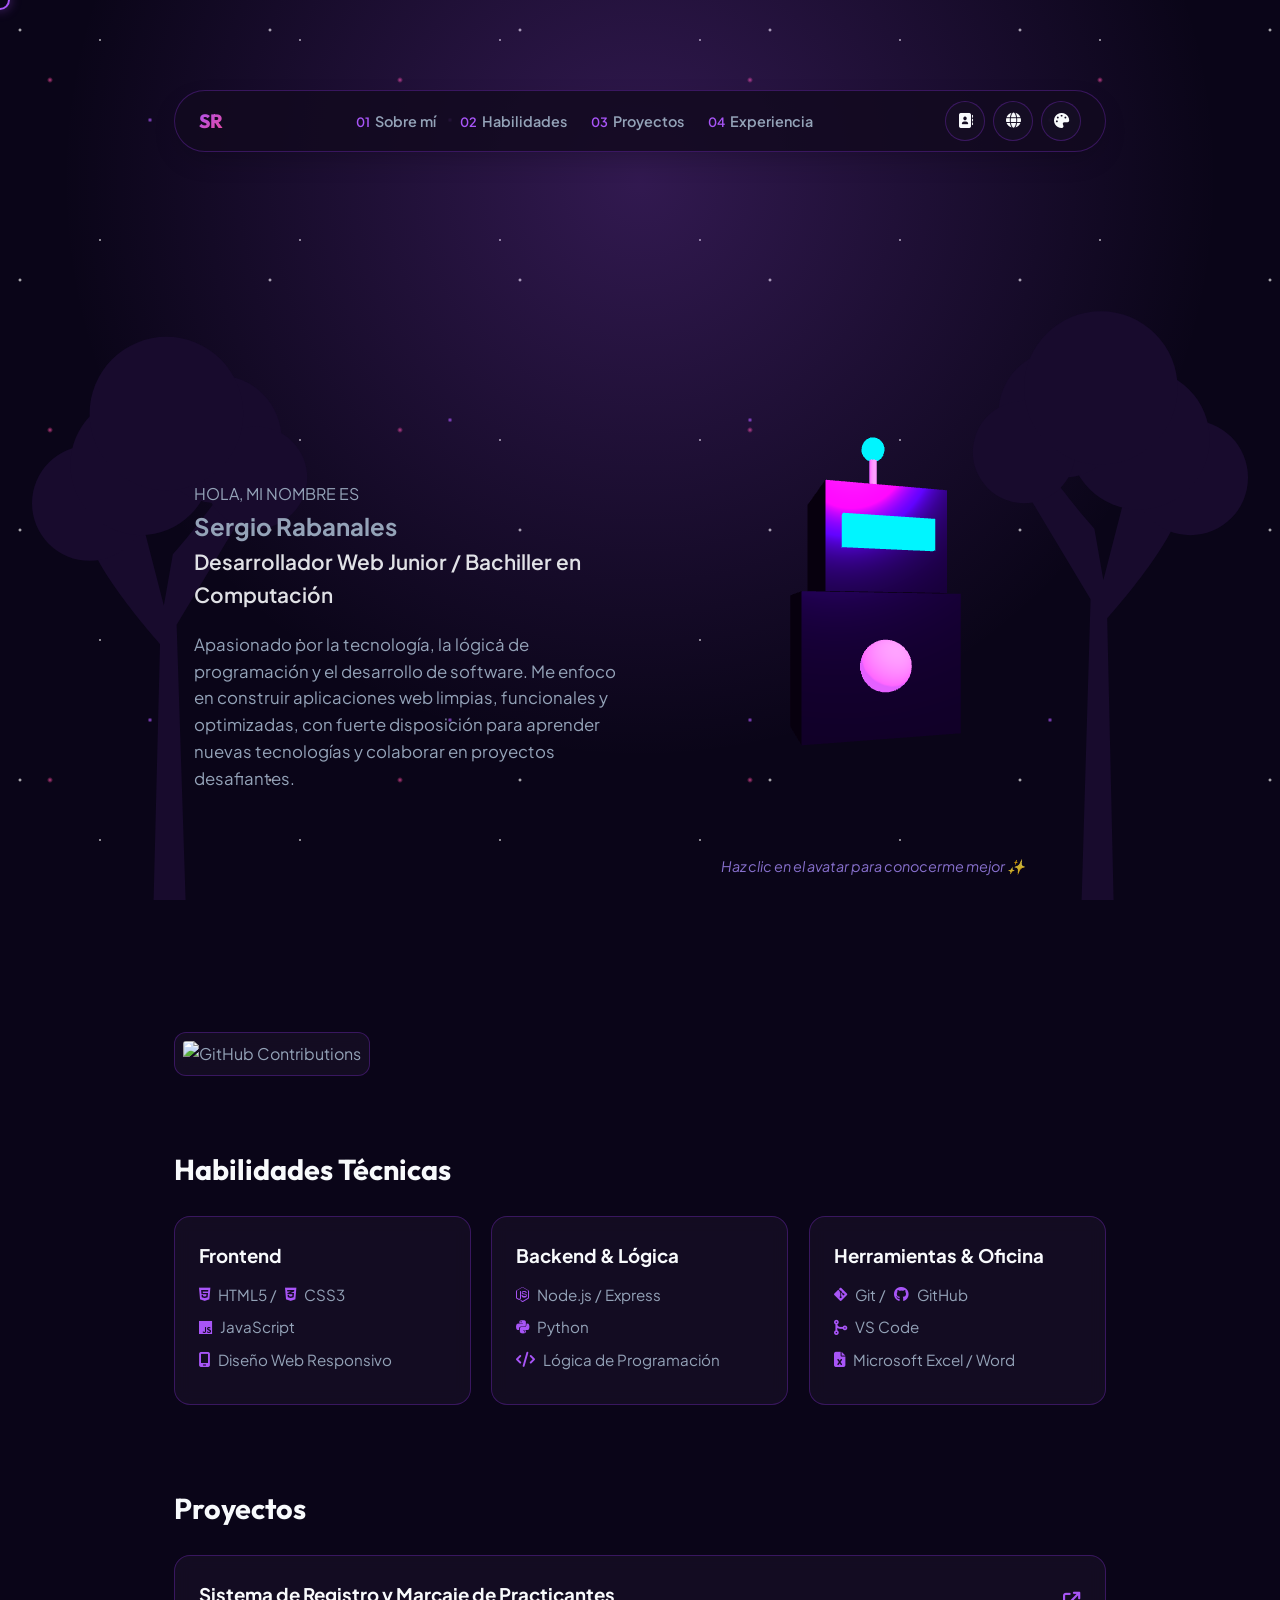
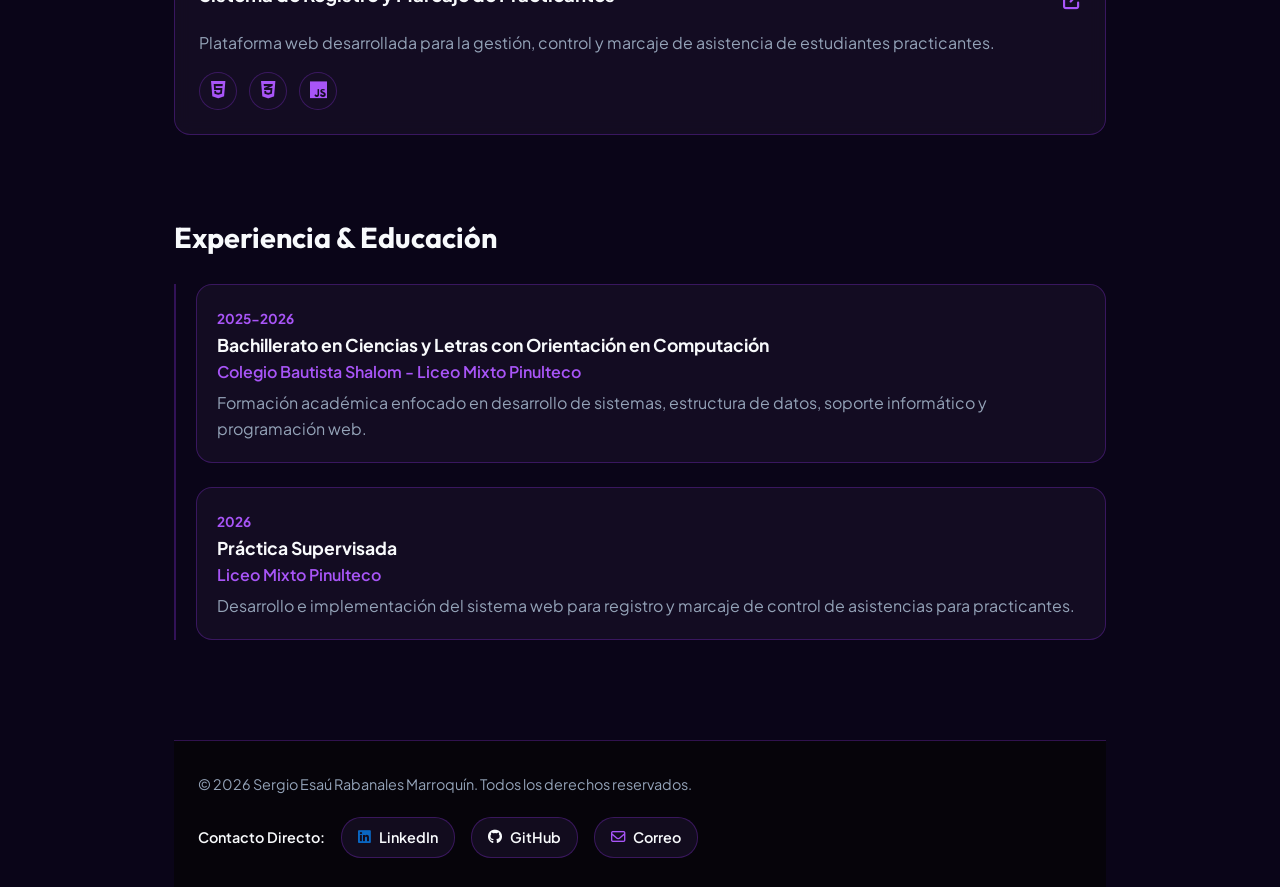
==== template.html @ dcb1e397 "Rename index.html to template.html" ====
<!DOCTYPE html>
<html lang="es">
<head>
    <meta charset="UTF-8">  
    <meta name="viewport" content="width=device-width, initial-scale=1.0">
    <title>Sergio Rabanales | Portafolio</title>
    <link rel="icon" type="image/png" href="foto-perfil.png">
    
    <!-- FontAwesome -->
    <link rel="stylesheet" href="https://cdnjs.cloudflare.com/ajax/libs/font-awesome/6.4.0/css/all.min.css" integrity="sha512-iecdLmaskl7CVkqkXNQ/ZH/XLlvWZOJyj7Yy7tcenmpD1ypASozpmT/E0iPtmFIB46ZmdtAc9eNBvH0H/ZpiBw==" crossorigin="anonymous" referrerpolicy="no-referrer" />
    <link rel="stylesheet" href="style.css">

    <!-- Librería Three.js Local (Evita bloqueos de seguridad) -->
    <script src="three.min.js"></script>
    <script src="avatar.js"></script>
</head>
<body class="theme-purple">

    <!-- CURSOR PERSONALIZADO -->
    <div class="custom-cursor" id="customCursor"></div>
    <div class="cursor-follower" id="cursorFollower"></div>

    <div class="container">
        <!-- NAVEGACIÓN Y SELECTOR DE TEMAS -->
        <nav>
            <div class="container nav-layout">
                <a href="#" class="logo">
                    <span>SR</span>
                </a>
                
                <!-- MENÚ DE NAVEGACIÓN -->
                <ul class="nav-links">
                    <li><a href="#sobre-mi"><span class="num">01</span> <span data-i18n="nav1">Sobre mí</span></a></li>
                    <li><a href="#habilidades"><span class="num">02</span> <span data-i18n="nav2">Habilidades</span></a></li>
                    <li><a href="#proyectos"><span class="num">03</span> <span data-i18n="nav3">Proyectos</span></a></li>
                    <li><a href="#experiencia"><span class="num">04</span> <span data-i18n="nav4">Experiencia</span></a></li>
                </ul>

                <!-- SELECTOR DE CONTACTOS, IDIOMAS Y TEMAS -->
                <div class="nav-controls">
                    
                    <!-- SELECTOR DESPLEGABLE DE CONTACTOS -->
                    <div class="contact-picker-wrapper">
                        <button class="contact-toggle-btn" id="contactToggleBtn" aria-label="Contactos">
                            <i class="fa-solid fa-address-book"></i>
                        </button>
                        <div class="contact-dropdown" id="contactDropdown">
                            <span class="contact-title" data-i18n="contactTitle">Contacto Directo:</span>
                            <div class="contact-options">
                                <a href="https://www.linkedin.com/in/sergio-rabanales-a43459435/" target="_blank" rel="noopener noreferrer" class="contact-card linkedin">
                                    <span><i class="fa-brands fa-linkedin"></i> LinkedIn</span>
                                    <i class="fa-solid fa-arrow-up-right-from-square"></i>
                                </a>
                                <a href="https://github.com/rabanalessergio63-cmd" target="_blank" rel="noopener noreferrer" class="contact-card github">
                                    <span><i class="fa-brands fa-github"></i> GitHub</span>
                                    <i class="fa-solid fa-arrow-up-right-from-square"></i>
                                </a>
                                <a href="mailto:rabanalessergio63@gmail.com" class="contact-card email">
                                    <span><i class="fa-regular fa-envelope"></i> <span data-i18n="emailText">Correo</span></span>
                                    <i class="fa-solid fa-arrow-up-right-from-square"></i>
                                </a>
                            </div>
                        </div>
                    </div>

                    <!-- SELECTOR DE IDIOMAS -->
                    <div class="lang-picker-wrapper">
                        <button class="lang-toggle-btn" id="langBtn" aria-label="Cambiar idioma">
                            <i class="fa-solid fa-globe"></i>
                        </button>
                        <div class="lang-dropdown" id="langDropdown">
                            <span class="lang-title" data-i18n="langTitle">IDIOMA / LANGUAGE</span>
                            <div class="lang-options">
                                <button class="lang-card active" data-lang="es">
                                    <span>Español</span>
                                    <span class="flag">🇪🇸</span>
                                </button>
                                <button class="lang-card" data-lang="en">
                                    <span>English</span>
                                    <span class="flag">🇺🇸</span>
                                </button>
                                <button class="lang-card" data-lang="fr">
                                    <span>Français</span>
                                    <span class="flag">🇫🇷</span>
                                </button>
                                <button class="lang-card" data-lang="de">
                                    <span>Deutsch</span>
                                    <span class="flag">DE</span>
                                </button>
                            </div>
                        </div>
                    </div>

                    <!-- SELECTOR DE TEMAS -->
                    <div class="theme-picker-wrapper">
                        <button class="theme-toggle-btn" id="themeBtn" aria-label="Cambiar tema">
                            <i class="fa-solid fa-palette"></i>
                        </button>
                        <div class="theme-dropdown" id="themeDropdown">
                            <span class="theme-title" data-i18n="themeTitle">SELECCIONAR TEMA</span>
                            <div class="theme-options">
                                <button type="button" data-theme="light" class="theme-card light-preview">
                                    <span class="theme-label" data-i18n="themeLight">Claro</span>
                                    <div class="dots"><span class="d1"></span><span class="d2"></span><span class="d3"></span></div>
                                </button>
                                <button type="button" data-theme="purple" class="theme-card purple-preview active">
                                    <span class="theme-label" data-i18n="themePurple">Oscuro Morado</span>
                                    <div class="dots"><span class="d1"></span><span class="d2"></span><span class="d3"></span></div>
                                </button>
                                <button type="button" data-theme="blue" class="theme-card blue-preview">
                                    <span class="theme-label" data-i18n="themeBlue">Azul Pro</span>
                                    <div class="dots"><span class="d1"></span><span class="d2"></span><span class="d3"></span></div>
                                </button>
                            </div>
                        </div>
                    </div>
                </div>
            </div>
        </nav>

        <main>
            <!-- SECCIÓN HERO (TEXTO + AVATAR 3D) -->
            <section class="hero-section" id="sobre-mi">
                <!-- Columna de Texto -->
                <div class="hero-content">
                    <span class="hero-greeting" data-i18n="heroGreeting">HOLA, MI NOMBRE ES</span>
                    <h1 class="hero-title-main" data-i18n="heroTitleMain">Sergio Rabanales</h1>
                    <h2 class="hero-subtitle" data-i18n="heroSubtitle">Desarrollador Web Junior / Bachiller en Computación</h2>
                    <p class="hero-description" data-i18n="heroDesc">
                        Apasionado por la tecnología, la lógica de programación y el desarrollo de software. Me enfoco en construir aplicaciones web limpias, funcionales y optimizadas.
                    </p>
                </div>

                <!-- Columna del Avatar 3D -->
                <div class="hero-avatar-container animate-fade-in reveal">
                    <div class="interactive-avatar-3d" id="avatar3dContainer"></div>
                    <span class="avatar-hint" data-i18n="avatarHint">Haz clic en el avatar para conocerme mejor ✨</span>
                </div>
            </section>

            <!-- Tarjeta flotante de información del Avatar -->
            <div id="avatarInfoCard" class="avatar-info-card">
                <div class="card-content">
                    <button id="closeInfoBtn" class="close-btn">&times;</button>
                    <h3>Sergio Rabanales</h3>
                    <p class="subtitle">Desarrollador Web Junior / Bachiller en Computación</p>
                    <ul class="qualities-list">
                        <li>⚡ Apasionado por la tecnología y la lógica</li>
                        <li>💻 Enfoque en código limpio y optimizado</li>
                        <li>🚀 Facilidad para aprender nuevas herramientas</li>
                        <li>🎯 Proactivo y orientado a resolver problemas</li>
                        <li>💻 Especializado en diseño (front)</li>
                    </ul>
                </div>
            </div>

            <!-- MINIATURA DE CONTRIBUCIONES DE GITHUB -->
            <div class="github-contrib-container" style="text-align: center; margin: 30px 0;">
                <img src="https://ghchart.rshah.org/a855f7/rabanalessergio63-cmd" alt="GitHub Contributions" class="contrib-thumb" id="openContribModal" title="Haz clic para ampliar contribuciones" style="max-width: 100%; cursor: pointer;">
            </div>
            
            <!-- SECCIÓN HABILIDADES -->
            <section id="habilidades" class="section-block reveal">
                <h2 class="section-title" data-i18n="skillsTitle">Habilidades Técnicas</h2>
                <div class="skills-grid">
                    <div class="skill-card hover-animate animate-fade-in reveal">
                        <h3 data-i18n="skillFrontendTitle">Frontend</h3>
                        <ul>
                            <li class="interactive-paragraph"><i class="fa-brands fa-html5"></i> HTML5 / <i class="fa-brands fa-css3-alt"></i> CSS3</li>
                            <li class="interactive-paragraph"><i class="fa-brands fa-js"></i> JavaScript</li>
                            <li class="interactive-paragraph"><i class="fa-solid fa-mobile-screen"></i> <span data-i18n="skillResponsive">Diseño Web Responsivo</span></li>
                        </ul>
                    </div>
                    <div class="skill-card hover-animate animate-fade-in reveal">
                        <h3><span data-i18n="skillBackendTitle">Backend &amp; Lógica</span></h3> 
                        <ul>
                            <li class="interactive-paragraph"><i class="fa-brands fa-node-js"></i> Node.js / Express</li>
                            <li class="interactive-paragraph"><i class="fa-brands fa-python"></i> Python</li>
                            <li class="interactive-paragraph"><i class="fa-solid fa-code"></i> <span data-i18n="skillLogic">Lógica de Programación</span></li>
                        </ul>
                    </div>
                    <div class="skill-card hover-animate animate-fade-in reveal">
                        <h3><span data-i18n="skillToolsTitle">Herramientas &amp; Oficina</span></h3>
                        <ul>
                            <li class="interactive-paragraph"><i class="fa-brands fa-git-alt"></i> Git / <i class="fa-brands fa-github"></i> GitHub</li>
                            <li class="interactive-paragraph"><i class="fa-solid fa-code-merge"></i> VS Code</li>
                            <li class="interactive-paragraph"><i class="fa-solid fa-file-excel"></i> Microsoft Excel / Word</li>
                        </ul>
                    </div>
                </div>
            </section>

            <!-- SECCIÓN PROYECTOS -->
            <section id="proyectos" class="section-block reveal">
                <h2 class="section-title" data-i18n="projectsTitle">Proyectos</h2>
                <div class="projects-grid single-project">
                    <a href="https://andre303q.github.io/rgpracticas/" target="_blank" rel="noopener noreferrer" class="project-card-link animate-fade-in reveal">
                        <div class="project-card hover-animate">
                            <div class="project-header">
                                <h3 data-i18n="proj1Title">Sistema de Registro y Marcaje de Practicantes</h3>
                                <i class="fa-solid fa-arrow-up-right-from-square external-icon"></i>
                            </div>
                            <p class="interactive-paragraph" data-i18n="proj1Desc">
                                Plataforma web desarrollada para la gestión, control y marcaje de asistencia de estudiantes practicantes 
                            </p>
                            <div class="tags">
                                <span class="tag-icon" title="HTML5"><i class="fa-brands fa-html5"></i></span>
                                <span class="tag-icon" title="CSS3"><i class="fa-brands fa-css3-alt"></i></span>
                                <span class="tag-icon" title="JavaScript"><i class="fa-brands fa-js"></i></span>
                            </div>
                        </div>
                    </a>
                </div>
            </section>

            <!-- SECCIÓN EXPERIENCIA Y EDUCACIÓN -->
            <section id="experiencia" class="section-block reveal">
                <h2 class="section-title" data-i18n="expTitle">Experiencia &amp; Educación</h2>
                <div class="timeline">
                    <div class="timeline-item hover-animate animate-fade-in reveal">
                        <span class="date">2025-2026</span>
                        <h3 data-i18n="exp1Title">Bachillerato en Ciencias y Letras con Orientación en Computación</h3>
                        <p class="timeline-school">Colegio Bautista Shalom - Liceo Mixto Pinulteco</p>
                        <p class="interactive-paragraph" data-i18n="exp1Desc">
                            Formación académica enfocado en desarrollo de sistemas, estructura de datos, soporte informático y programación web.
                        </p>
                    </div>
                    
                    <div class="timeline-item hover-animate animate-fade-in reveal">
                        <span class="date">2026</span>
                        <h3 data-i18n="exp2Title">Práctica Supervisada</h3>
                        <p class="timeline-school">Liceo Mixto Pinulteco</p>
                        <p class="interactive-paragraph" data-i18n="exp2Desc">
                            Desarrollo e implementación del sistema web para registro y marcaje de control de asistencias para practicantes.
                        </p>
                    </div>
                </div>
            </section>
        </main>

        <!-- PIE DE PÁGINA Y CONTACTOS -->
        <footer>
            <div class="container footer-content">
                <div class="footer-col">
                    <span class="footer-copy">&copy; 2026 Sergio Esaú Rabanales Marroquín. Todos los derechos reservados.</span>
                </div>
                
                <div class="footer-col footer-contacts">
                    <span class="footer-heading" data-i18n="contactTitle">Contacto Directo:</span>
                    
                    <a href="https://www.linkedin.com/in/sergio-rabanales-a43459435/" target="_blank" rel="noopener noreferrer" class="contact-link linkedin">
                        <i class="fa-brands fa-linkedin"></i> LinkedIn
                    </a>
                    <a href="https://github.com/rabanalessergio63-cmd" target="_blank" rel="noopener noreferrer" class="contact-link github">
                        <i class="fa-brands fa-github"></i> GitHub
                    </a>
                    <a href="mailto:rabanalessergio63@gmail.com" class="contact-link email">
                        <i class="fa-regular fa-envelope"></i> <span data-i18n="emailText">Correo</span>
                    </a>
                </div>
            </div>
        </footer>

        <!-- MODAL DE CONTRIBUCIONES DE GITHUB -->
        <div class="contrib-modal-overlay" id="contribModal">
            <div class="contrib-modal-content">
                <button class="contrib-close-btn" id="closeContribModal" aria-label="Cerrar visor">
                    <i class="fa-solid fa-xmark"></i>
                </button>
                <div class="contrib-expanded-container">
                    <img src="https://ghchart.rshah.org/a855f7/rabanalessergio63-cmd" alt="GitHub Contributions Expanded">
                </div>
            </div>
        </div>

    </div>

    <script src="script.js"></script>
</body>
</html>
---- style.css ----
@import url('https://fonts.googleapis.com/css2?family=Outfit:wght@400;600;700;800&family=Plus+Jakarta+Sans:wght@400;500;600&display=swap');

/* ==========================================================================
   VARIABLES DE TEMA (CLARO, OSCURO MORADO, AZUL PRO)
   ========================================================================== */
/* ==========================================================================
   1. TEMA OSCURO MORADO (CON EFECTO DE NIEVE/ESTRELLAS EN MOVIMIENTO Y ÁRBOLES)
   ========================================================================== */
body.theme-purple {
    --bg-main: #0a0518;  
    --card-bg: rgba(23, 15, 38, 0.75);
    --card-border: rgba(147, 51, 234, 0.3);
    --text-heading: #f8fafc;
    --text-body: #94a3b8;
    --accent: #a855f7;
    --accent-glow: rgba(168, 85, 247, 0.4);
    --accent-gradient: linear-gradient(135deg, #a855f7 0%, #ec4899 100%);
    --nav-bg: rgba(18, 10, 31, 0.85);
    --footer-bg: #06040a;

    position: relative;
    overflow-x: hidden;
    background-color: var(--bg-main);
    
    /* Capa de resplandor morado + 4 capas de nieve de diferentes tamaños */
    background-image: 
        radial-gradient(circle at 50% 20%, rgba(168, 85, 247, 0.25), transparent 60%),
        radial-gradient(2px 2px at 20px 30px, #ffffff, rgba(0,0,0,0)),
        radial-gradient(3px 3px at 50px 80px, rgba(236, 72, 153, 0.8), rgba(0,0,0,0)),
        radial-gradient(1.5px 1.5px at 100px 40px, #ffffff, rgba(0,0,0,0)),
        radial-gradient(2.5px 2.5px at 150px 120px, rgba(168, 85, 247, 0.9), rgba(0,0,0,0));
    
    background-repeat: no-repeat, repeat, repeat, repeat, repeat;
    background-position: center top, 0 0, 0 0, 0 0, 0 0;
    background-size: 100% 100%, 250px 250px, 350px 350px, 200px 200px, 300px 300px;

    /* Animación continua de caída de nieve */
    animation: moveSnow 15s linear infinite;
}

/* Silueta de árboles en los laterales */
body.theme-purple::before {
    content: "";
    position: fixed;
    bottom: 0;
    left: 0;
    width: 100%;
    height: 70vh;
    z-index: -1;
    pointer-events: none;

    background-image: url("data:image/svg+xml,%3Csvg xmlns='http://www.w3.org/2000/svg' viewBox='0 0 1000 700' preserveAspectRatio='xMidYMax slice'%3E%3Cg fill='%23180b2d'%3E%3C!-- Árbol Izquierdo --%3E%3Cpath d='M120,700 L125,500 C125,500 80,450 70,420 C60,390 90,380 110,400 L128,470 L135,430 C135,430 170,390 180,370 C190,350 210,370 195,390 L138,485 L145,700 Z'/%3E%3Ccircle cx='70' cy='390' r='45'/%3E%3Ccircle cx='110' cy='360' r='55'/%3E%3Ccircle cx='170' cy='340' r='50'/%3E%3Ccircle cx='200' cy='370' r='40'/%3E%3Ccircle cx='130' cy='320' r='60'/%3E%3C!-- Árbol Derecho --%3E%3Cpath d='M870,700 L865,480 C865,480 910,430 920,400 C930,370 900,360 880,380 L862,450 L855,410 C855,410 820,370 810,350 C800,330 780,350 795,370 L852,465 L845,700 Z'/%3E%3Ccircle cx='930' cy='370' r='45'/%3E%3Ccircle cx='890' cy='340' r='55'/%3E%3Ccircle cx='830' cy='320' r='50'/%3E%3Ccircle cx='800' cy='350' r='40'/%3E%3Ccircle cx='860' cy='300' r='60'/%3E%3C/g%3E%3C/svg%3E");
    background-repeat: no-repeat;
    background-position: bottom center;
    background-size: 100% 100%;

    transform-origin: bottom center;
    animation: swayTrees 6s ease-in-out infinite alternate;
}

/* Animación de movimiento continuo para la nieve */
@keyframes moveSnow {
    0% {
        background-position: center top, 0 0, 0 0, 0 0, 0 0;
    }
    100% {
        background-position: center top, 250px 500px, -350px 700px, 200px 400px, -300px 600px;
    }
}

/* Animación de balanceo leve para los árboles */
@keyframes swayTrees {
    0% {
        transform: rotate(-1deg);
    }
    100% {
        transform: rotate(1deg);
    }
}

/* 2. TEMA CLARO - SÓLIDO SIN ANIMACIÓN */
body.theme-light {
    --bg-main: #f8fafc;
    --bg-gradient: none;
    --card-bg: #ffffff;
    --card-border: rgba(226, 232, 240, 0.8);
    --text-heading: #0f172a;
    --text-body: #475569;
    --accent: #2563eb;
    --accent-glow: rgba(37, 99, 235, 0.35);
    --accent-gradient: linear-gradient(135deg, #2563eb 0%, #7c3aed 100%);
    --nav-bg: rgba(255, 255, 255, 0.9);
    --footer-bg: #f1f5f9;

    animation: none;
}

/* 3. TEMA AZUL PRO (NIEBLA ATMOSFÉRICA DINÁMICA CON PAISAJE SUBYACENTE) */
body.theme-blue {
    --bg-main: #030712;
    --bg-gradient: 
        /* Capa de niebla dinámica */
        linear-gradient(-45deg, rgba(11, 19, 43, 0.85), rgba(28, 37, 65, 0.8), rgba(30, 58, 138, 0.85), rgba(15, 23, 42, 0.9)),
        /* Silueta de montaña vectorial en tonos azules */
        url("data:image/svg+xml,%3Csvg xmlns='http://www.w3.org/2000/svg' viewBox='0 0 1440 320'%3E%3Cpath fill='%231e293b' fill-opacity='0.4' d='M0,192L48,197.3C96,203,192,213,288,208C384,203,480,181,576,181.3C672,181,768,203,864,208C960,213,1056,203,1152,186.7C1248,171,1344,149,1392,138.7L1440,128L1440,320L1392,320C1344,320,1248,320,1152,320C1056,320,960,320,864,320C768,320,672,320,576,320C480,320,384,320,288,320C192,320,96,320,48,320L0,320Z'%3E%3C/path%3E%3C/svg%3E");
    --card-bg: rgba(15, 23, 42, 0.75);
    --card-border: rgba(56, 189, 248, 0.2);
    --text-heading: #f0f9ff;
    --text-body: #94a3b8;
    --accent: #38bdf8;
    --accent-glow: rgba(56, 189, 248, 0.4);
    --accent-gradient: linear-gradient(135deg, #38bdf8 0%, #3b82f6 100%);
    --nav-bg: rgba(15, 23, 42, 0.85);
    --footer-bg: #020617;

    background-repeat: no-repeat, no-repeat;
    background-position: center center, center bottom;
    background-size: 400% 400%, cover;
    animation: blueFogAnimation 14s ease infinite;
}

@keyframes blueFogAnimation {
    0% {
        background-position: 0% 50%, center bottom;
    }
    50% {
        background-position: 100% 50%, center bottom;
    }
    100% {
        background-position: 0% 50%, center bottom;
    }
}

/* ==========================================================================
   ESTILOS GENERALES
   ========================================================================== */
* {
    box-sizing: border-box;
    margin: 0;
    padding: 0;
}

body {
    background-color: var(--bg-main);
    background-image: var(--bg-gradient);
    background-attachment: fixed;
    color: var(--text-body);
    font-family: 'Plus Jakarta Sans', sans-serif;
    line-height: 1.6;
    transition: background 0.4s ease, color 0.4s ease;
}

.container {
    max-width: 980px;
    margin: 0 auto;
    padding: 0 24px;
}

/* ==========================================================================
   NAVEGACIÓN Y SELECTOR DE TEMAS E IDIOMAS
   ========================================================================== */
nav {
    position: sticky;
    top: 20px;
    z-index: 1000;
    margin-bottom: 40px;
}

.nav-layout {
    display: flex;
    align-items: center;
    justify-content: space-between;
    background: var(--nav-bg);
    backdrop-filter: blur(12px);
    border: 1px solid var(--card-border);
    border-radius: 50px;
    padding: 10px 24px;
    box-shadow: 0 10px 30px -10px rgba(0, 0, 0, 0.3);
}

.logo {
    display: flex;
    align-items: center;
    gap: 8px;
    font-family: 'Outfit', sans-serif;
    font-weight: 800;
    font-size: 1.2rem;
    text-decoration: none;
}

.logo span {
    background: var(--accent-gradient);
    -webkit-background-clip: text;
    -webkit-text-fill-color: transparent;
}

.logo-img {
    width: 24px;        
    height: 24px;         
    border-radius: 50%;    
    object-fit: cover;     
    flex-shrink: 0;        
    border: 1px solid var(--card-border);
}

.nav-links {
    display: flex;
    gap: 24px;
    list-style: none;
}

.nav-links a {
    color: var(--text-body);
    text-decoration: none;
    font-size: 0.9rem;
    font-weight: 600;
    transition: color 0.3s ease;
}

.nav-links a .num {
    color: var(--accent);
    font-size: 0.8rem;
    margin-right: 2px;
}

.nav-links a:hover {
    color: var(--text-heading);
}

.nav-controls {
    display: flex;
    align-items: center;
    gap: 8px;
}

.theme-picker-wrapper,
.lang-picker-wrapper {
    position: relative;
}

.theme-toggle-btn,
.lang-toggle-btn {
    background: var(--card-bg);
    border: 1px solid var(--card-border);
    color: var(--text-heading);
    width: 40px;
    height: 40px;
    border-radius: 50%;
    cursor: pointer;
    display: flex;
    align-items: center;
    justify-content: center;
    font-size: 0.95rem;
    transition: transform 0.3s ease, border-color 0.3s ease;
}

.theme-toggle-btn:hover,
.lang-toggle-btn:hover {
    transform: scale(1.08);
    border-color: var(--accent);
}

.theme-dropdown,
.lang-dropdown {
    position: absolute;
    right: 0;
    top: 50px;
    background: var(--card-bg);
    border: 1px solid var(--card-border);
    backdrop-filter: blur(16px);
    border-radius: 16px;
    padding: 16px;
    display: none;
    box-shadow: 0 20px 40px rgba(0,0,0,0.4);
    z-index: 1001;
}

.theme-dropdown { width: 260px; }
.lang-dropdown { width: 200px; }

.theme-dropdown.show,
.lang-dropdown.show {
    display: block;
}

.theme-title,
.lang-title {
    display: block;
    font-size: 0.75rem;
    font-weight: 700;
    letter-spacing: 1px;
    color: var(--text-body);
    margin-bottom: 12px;
    text-align: center;
    text-transform: uppercase;
}

.theme-options,
.lang-options {
    display: flex;
    flex-direction: column;
    gap: 8px;
}

.theme-card,
.lang-card {
    display: flex;
    align-items: center;
    justify-content: space-between;
    background: rgba(255, 255, 255, 0.03);
    border: 1px solid var(--card-border);
    padding: 10px 14px;
    border-radius: 10px;
    cursor: pointer;
    color: var(--text-heading);
    font-size: 0.9rem;
    font-weight: 600;
    transition: all 0.2s ease;
    width: 100%;
}

.lang-card {
    padding: 8px 12px;
}

.theme-card:hover, .theme-card.active,
.lang-card:hover, .lang-card.active {
    border-color: var(--accent);
    background: rgba(255, 255, 255, 0.08);
}

.dots {
    display: flex;
    gap: 4px;
}

.dots span {
    width: 10px;
    height: 10px;
    border-radius: 50%;
}

.light-preview .d1 { background: #2563eb; }
.light-preview .d2 { background: #7c3aed; }
.light-preview .d3 { background: #f1f5f9; }

.purple-preview .d1 { background: #a855f7; }
.purple-preview .d2 { background: #ec4899; }
.purple-preview .d3 { background: #0b0712; }

.blue-preview .d1 { background: #38bdf8; }
.blue-preview .d2 { background: #3b82f6; }
.blue-preview .d3 { background: #030712; }

/* ==========================================================================
   SECCIÓN SOBRE MÍ
   ========================================================================== */
.hero-section {
    padding: 40px 0 60px 0;
}

.subtitle-tag {
    font-size: 0.85rem;
    font-weight: 700;
    letter-spacing: 1.5px;
    color: var(--accent);
    text-transform: uppercase;
    display: block;
    margin-bottom: 10px;
}

.hero-title {
    font-family: 'Outfit', sans-serif;
    font-size: 3.5rem;
    font-weight: 800;
    color: var(--text-heading);
    line-height: 1.1;
    margin-bottom: 12px;
}

.hero-subtitle {
    font-size: 1.3rem;
    font-weight: 600;
    color: var(--text-heading);
    opacity: 0.9;
    margin-bottom: 20px;
}

.hero-description {
    font-size: 1.05rem;
    max-width: 750px;
    color: var(--text-body);
}

/* ==========================================================================
   BLOQUES, GRILLAS Y SECCIONES
   ========================================================================== */
.section-block {
    padding: 40px 0;
}

.section-title {
    font-family: 'Outfit', sans-serif;
    font-size: 1.8rem;
    color: var(--text-heading);
    margin-bottom: 24px;
}

.skills-grid, .projects-grid {
    display: grid;
    grid-template-columns: repeat(auto-fit, minmax(260px, 1fr));
    gap: 20px;
}

.skill-card, .project-card {
    background: var(--card-bg);
    border: 1px solid var(--card-border);
    border-radius: 16px;
    padding: 24px;
    backdrop-filter: blur(8px);
}

.skill-card h3, .project-card h3 {
    color: var(--text-heading);
    margin-bottom: 12px;
}

.skill-card ul {
    list-style: none;
}

.skill-card li {
    margin-bottom: 8px;
    font-size: 0.95rem;
    display: flex;
    align-items: center;
    gap: 8px;
}

.skill-card li i {
    color: var(--accent);
}

/* ==========================================================================
   PROYECTO ÚNICO Y REDIRECCIÓN
   ========================================================================== */
.single-project {
    grid-template-columns: 1fr !important;
}

.project-card-link {
    text-decoration: none !important;
    color: inherit;
    display: block;
}

.project-header {
    display: flex;
    justify-content: space-between;
    align-items: center;
    margin-bottom: 8px;
}

.external-icon {
    color: var(--accent);
    font-size: 1.1rem;
    transition: transform 0.3s ease;
}

/* ETIQUETAS CON ÍCONOS */
.tags {
    display: flex;
    gap: 12px;
    margin-top: 16px;
}

.tag-icon {
    display: inline-flex;
    align-items: center;
    justify-content: center;
    width: 38px;
    height: 38px;
    border-radius: 50%;
    background: var(--card-bg);
    border: 1px solid var(--card-border);
    color: var(--accent);
    font-size: 1.2rem;
    transition: all 0.3s cubic-bezier(0.34, 1.56, 0.64, 1);
}

.tag-icon:hover {
    transform: scale(1.18) rotate(6deg);
    border-color: var(--accent);
    box-shadow: 0 0 12px var(--card-border);
}

/* ==========================================================================
   TIMELINE (EXPERIENCIA & EDUCACIÓN)
   ========================================================================== */
.timeline {
    border-left: 2px solid var(--card-border);
    padding-left: 20px;
    display: flex;
    flex-direction: column;
    gap: 24px;
}

.timeline-item {
    background: var(--card-bg);
    border: 1px solid var(--card-border);
    border-radius: 16px;
    padding: 20px;
}

.timeline-item .date {
    color: var(--accent);
    font-weight: 700;
    font-size: 0.85rem;
}

.timeline-item h3 {
    color: var(--text-heading);
    font-size: 1.1rem;
}

.timeline-school {
    color: var(--accent);
    font-weight: 600;
    margin-bottom: 6px;
}

/* ==========================================================================
   EFECTO FOCO / ENFOQUE Y ATENUACIÓN GENERAL (HOVER GLOBAL)
   ========================================================================== */
.interactive-paragraph {
    transition: color 0.3s ease, transform 0.3s ease;
}

nav,
.hero-section,
.section-title,
.skill-card, 
.project-card, 
.timeline-item,
footer {
    transition: transform 0.4s cubic-bezier(0.165, 0.84, 0.44, 1),
                opacity 0.4s ease,
                filter 0.4s ease,
                box-shadow 0.4s ease,
                border-color 0.4s ease,
                background 0.4s ease;
    will-change: transform, opacity, filter;
}

body:has(.section-block:hover) nav,
body:has(.section-block:hover) .hero-section,
body:has(.section-block:hover) footer,
.skills-grid:hover .skill-card,
.projects-grid:hover .project-card,
.timeline:hover .timeline-item {
    opacity: 0.25;
    filter: blur(2px) grayscale(40%);
    transform: scale(0.98);
}

.section-block:hover .section-title {
    opacity: 1 !important;
    filter: blur(0) grayscale(0%) !important;
    transform: scale(1) !important;
}

.skills-grid .skill-card:hover,
.projects-grid .project-card:hover,
.timeline .timeline-item:hover {
    opacity: 1 !important;
    filter: blur(0) grayscale(0%) !important;
    transform: scale(1.04) translateY(-6px) !important;
    z-index: 100;
    border-color: var(--accent) !important;
    box-shadow: 0 15px 35px -5px rgba(0, 0, 0, 0.5),
                0 0 30px var(--accent-glow) !important;
}

.skill-card:hover h3, 
.project-card:hover h3, 
.timeline-item:hover h3 {
    color: var(--accent);
}

.hover-animate:hover .interactive-paragraph,
.skill-card:hover p,
.project-card:hover p,
.timeline-item:hover p {
    color: var(--text-heading);
}

.project-card-link:hover .external-icon {
    transform: translate(4px, -4px);
    color: var(--accent);
}

/* ==========================================================================
   PIE DE PÁGINA / CONTACTOS
   ========================================================================== */
footer {
    background: var(--footer-bg);
    border-top: 1px solid var(--card-border);
    padding: 30px 0;
    margin-top: 60px;
    transition: background 0.4s ease;
}

.footer-content {
    display: flex;
    justify-content: space-between;
    align-items: center;
    flex-wrap: wrap;
    gap: 20px;
}

.footer-copy {
    font-size: 0.9rem;
    color: var(--text-body);
}

.footer-contacts {
    display: flex;
    align-items: center;
    gap: 16px;
    flex-wrap: wrap;
}

.footer-heading {
    font-size: 0.9rem;
    font-weight: 600;
    color: var(--text-heading);
}

.contact-link {
    display: inline-flex;
    align-items: center;
    gap: 8px;
    color: var(--text-heading);
    text-decoration: none;
    font-size: 0.9rem;
    font-weight: 600;
    padding: 8px 16px;
    border-radius: 20px;
    background: var(--card-bg);
    border: 1px solid var(--card-border);
    transition: all 0.3s ease;
}

.contact-link:hover {
    border-color: var(--accent);
    transform: translateY(-2px);
}

.contact-link.whatsapp i { color: #25D366; }
.contact-link.github i { color: var(--text-heading); }
.contact-link.email i { color: var(--accent); }
.contact-link.linkedin i { color: #0a66c2; }

.cv-link i {
    font-size: 0.75rem;
    margin-left: 3px;
    color: var(--accent);
}

/* ==========================================================================
   RESPONSIVO
   ========================================================================== */
@media (max-width: 768px) {
    nav {
        top: 10px;
        margin-bottom: 20px;
    }

    .nav-layout {
        flex-direction: column;
        gap: 12px;
        padding: 12px 16px;
        border-radius: 24px;
    }

    .logo {
        font-size: 1rem;
    }

    .logo-img {
        width: 28px;
        height: 28px;
    }

    .nav-links {
        display: flex;
        flex-wrap: wrap;
        justify-content: center;
        gap: 6px 12px;
    }

    .nav-links a {
        font-size: 0.8rem;
    }

    .nav-links a .num {
        font-size: 0.75rem;
    }

    .theme-toggle-btn,
    .lang-toggle-btn {
        width: 36px;
        height: 36px;
        font-size: 0.85rem;
    }

    .hero-title { 
        font-size: 2.2rem; 
    }

    .footer-content { 
        flex-direction: column; 
        align-items: flex-start; 
    }
}

.custom-cursor {
    position: fixed;
    top: 0;     /* <--- Agrégalo aquí */
    left: 0;    /* <--- Agrégalo aquí */
    width: 20px;
    height: 20px;
    border: 2px solid var(--accent); /* Toma el color de acento del tema activo */
    background-color: transparent;
    border-radius: 50%;
    pointer-events: none;
    transform: translate(-50%, -50%);
    transition: width 0.2s ease, height 0.2s ease, background-color 0.2s ease, border-color 0.2s ease;
    z-index: 9999;
    box-shadow: 0 0 12px var(--accent-glow); /* Toma el brillo correspondiente al tema */
}

/* ==========================================================================
   MENÚ DESPLEGABLE DE CONTACTO (NAVEGACIÓN)
   ========================================================================== */
.contact-picker-wrapper {
    position: relative;
}

.contact-toggle-btn {
    background: var(--card-bg);
    border: 1px solid var(--card-border);
    color: var(--text-heading);
    width: 40px;
    height: 40px;
    border-radius: 50%;
    cursor: pointer;
    display: flex;
    align-items: center;
    justify-content: center;
    font-size: 0.95rem;
    transition: transform 0.3s ease, border-color 0.3s ease;
}

.contact-toggle-btn:hover {
    transform: scale(1.08);
    border-color: var(--accent);
}

.contact-dropdown {
    position: absolute;
    right: 0;
    top: 50px;
    background: var(--card-bg);
    border: 1px solid var(--card-border);
    backdrop-filter: blur(16px);
    border-radius: 16px;
    padding: 16px;
    display: none;
    box-shadow: 0 20px 40px rgba(0,0,0,0.4);
    z-index: 1001;
    width: 210px;
}

.contact-dropdown.show {
    display: block;
}

.contact-title {
    display: block;
    font-size: 0.75rem;
    font-weight: 700;
    letter-spacing: 1px;
    color: var(--text-body);
    margin-bottom: 12px;
    text-align: center;
    text-transform: uppercase;
}

.contact-options {
    display: flex;
    flex-direction: column;
    gap: 8px;
}

.contact-card {
    display: flex;
    align-items: center;
    gap: 10px;
    background: rgba(255, 255, 255, 0.03);
    border: 1px solid var(--card-border);
    padding: 10px 14px;
    border-radius: 10px;
    cursor: pointer;
    color: var(--text-heading);
    font-size: 0.9rem;
    font-weight: 600;
    text-decoration: none;
    transition: all 0.2s ease;
    width: 100%;
}

.contact-card:hover {
    border-color: var(--accent);
    background: rgba(255, 255, 255, 0.08);
    transform: translateY(-2px);
}

.contact-card.whatsapp i { color: #25D366; }
.contact-card.linkedin i { color: #0a66c2; }
.contact-card.github i { color: var(--text-heading); }
.contact-card.email i { color: var(--accent); }

/* ==========================================================================
   VISOR / MODAL FLOTANTE DE CV (ADAPTATIVO AL TEMA)
   ========================================================================== */
.cv-modal-overlay {
    position: fixed;
    top: 0;
    left: 0;
    width: 100vw;
    height: 100vh;
    background: rgba(3, 7, 18, 0.75);
    backdrop-filter: blur(8px);
    -webkit-backdrop-filter: blur(8px);
    display: none;
    justify-content: center;
    align-items: center;
    z-index: 99999;
    padding: 20px;
}

.cv-modal-overlay.active {
    display: flex;
}

.cv-modal-content {
    position: relative;
    width: 100%;
    max-width: 850px;
    height: 85vh;
    background: var(--card-bg);
    border: 1px solid var(--card-border);
    backdrop-filter: blur(16px);
    -webkit-backdrop-filter: blur(16px);
    border-radius: 16px;
    box-shadow: 0 25px 50px -12px rgba(0, 0, 0, 0.7);
    display: flex;
    flex-direction: column;
    overflow: hidden;
    animation: zoomInModal 0.3s ease forwards;
}

@keyframes zoomInModal {
    from {
        opacity: 0;
        transform: scale(0.95);
    }
    to {
        opacity: 1;
        transform: scale(1);
    }
}

.pdf-container {
    width: 100%;
    height: 100%;
    background: #525659;
}

.pdf-container iframe {
    width: 100%;
    height: 100%;
    border: none;
}

.cv-close-btn {
    position: absolute;
    top: 12px;
    right: 12px;
    background: rgba(0, 0, 0, 0.6);
    color: #ffffff;
    border: 1px solid rgba(255, 255, 255, 0.2);
    width: 36px;
    height: 36px;
    border-radius: 50%;
    cursor: pointer;
    display: flex;
    align-items: center;
    justify-content: center;
    font-size: 1rem;
    z-index: 100000;
    transition: background 0.2s ease, transform 0.2s ease;
}

.cv-close-btn:hover {
    background: #ef4444;
    transform: scale(1.1);
}
/* ==========================================================================
   ESTILOS PARA CONTRIBUCIONES DE GITHUB (MINIATURA Y MODAL)
   ========================================================================== */
.github-contrib-container {
    margin-top: 20px;
    display: inline-block;
}

.contrib-thumb {
    width: 100%;
    max-width: 450px; /* Tamaño miniatura elegante debajo del texto */
    height: auto;
    border-radius: 12px;
    border: 1px solid var(--card-border);
    background: var(--card-bg);
    padding: 8px;
    cursor: pointer;
    backdrop-filter: blur(8px);
    transition: transform 0.3s ease, border-color 0.3s ease, box-shadow 0.3s ease;
}

.contrib-thumb:hover {
    transform: scale(1.02);
    border-color: var(--accent);
    box-shadow: 0 0 20px var(--accent-glow);
}

/* Modal / Visor de Contribuciones */
.contrib-modal-overlay {
    position: fixed;
    top: 0;
    left: 0;
    width: 100vw;
    height: 100vh;
    background: rgba(3, 7, 18, 0.75);
    backdrop-filter: blur(8px);
    -webkit-backdrop-filter: blur(8px);
    display: none;
    justify-content: center;
    align-items: center;
    z-index: 99999;
    padding: 20px;
}

.contrib-modal-overlay.active {
    display: flex;
}

.contrib-modal-content {
    position: relative;
    width: 100%;
    max-width: 900px;
    background: var(--card-bg);
    border: 1px solid var(--card-border);
    backdrop-filter: blur(16px);
    -webkit-backdrop-filter: blur(16px);
    border-radius: 16px;
    padding: 30px 20px;
    box-shadow: 0 25px 50px -12px rgba(0, 0, 0, 0.7);
    display: flex;
    flex-direction: column;
    align-items: center;
    animation: zoomInModal 0.3s ease forwards;
}

.contrib-expanded-container {
    width: 100%;
    display: flex;
    justify-content: center;
    overflow-x: auto;
}

.contrib-expanded-container img {
    width: 100%;
    height: auto;
    border-radius: 8px;
}

.contrib-close-btn {
    position: absolute;
    top: 12px;
    right: 12px;
    background: rgba(0, 0, 0, 0.6);
    color: #ffffff;
    border: 1px solid rgba(255, 255, 255, 0.2);
    width: 36px;
    height: 36px;
    border-radius: 50%;
    cursor: pointer;
    display: flex;
    align-items: center;
    justify-content: center;
    font-size: 1rem;
    z-index: 100000;
    transition: background 0.2s ease, transform 0.2s ease;
}

.contrib-close-btn:hover {
    background: #ef4444;
    transform: scale(1.1);
}
/* =========================================================
   VARIABLES DE COLOR PARA LOS TEMAS DEL CURSOR Y LA PÁGINA
   ========================================================= */

/* Tema Morado (Por defecto) */
body.theme-purple {
    --accent: #a855f7;
    --accent-glow: rgba(168, 85, 247, 0.4);
}

/* Tema Azul Pro */
body.theme-blue {
    --accent: #3b82f6;
    --accent-glow: rgba(59, 130, 246, 0.4);
}

/* Tema Claro */
body.theme-light {
    --accent: #4f46e5;
    --accent-glow: rgba(79, 70, 229, 0.3);
}
/* --- EFECTO DE CASCADA PARA TEMA AZUL --- */
@keyframes cascadaFade {
    0% {
        opacity: 0;
        transform: translateY(-20px); /* Comienzan más arriba */
    }
    100% {
        opacity: 1;
        transform: translateY(0); /* Caen a su posición original */
    }
}

/* Aplica la animación a los bloques y tarjetas principales cuando esté activo el tema azul */
body.theme-blue .section-block,
body.theme-blue .skill-card,
body.theme-blue .project-card,
body.theme-blue .timeline-item {
    animation: cascadaFade 0.6s cubic-bezier(0.16, 1, 0.3, 1) forwards;
    opacity: 0;
}

/* Retraso escalonado para que caigan uno por uno en orden de aparición */
body.theme-blue main > section:nth-child(1) { animation-delay: 0.1s; }
body.theme-blue main > section:nth-child(2) { animation-delay: 0.2s; }
body.theme-blue main > section:nth-child(3) { animation-delay: 0.3s; }
body.theme-blue main > section:nth-child(4) { animation-delay: 0.4s; }
/* --- CORRECCIONES RESPONSIVAS (MÓVILES Y IPHONE SE) --- */

/* 1. Alineación de los menús desplegables en móviles */
@media (max-width: 768px) {
    .contact-picker-wrapper,
    .lang-picker-wrapper,
    .theme-picker-wrapper {
        position: relative;
    }

    .contact-dropdown,
    .lang-dropdown,
    .theme-dropdown {
        position: fixed !important;
        left: 50% !important;
        transform: translateX(-50%) !important;
        width: 90vw !important;
        max-width: 320px !important;
        box-sizing: border-box !important;
    }
}

/* 2. Corrección del visor del CV para iPhone SE y pantallas pequeñas */
.cv-modal-content {
    width: 95% !important;
    height: 85vh !important;
    max-width: 800px !important;
    max-height: 90vh !important;
    display: flex !important;
    flex-direction: column !important;
    overflow: hidden !important;
    box-sizing: border-box !important;
}

.pdf-container {
    width: 100% !important;
    height: 100% !important;
    flex-grow: 1 !important;
}

.pdf-container iframe {
    width: 100% !important;
    height: 100% !important;
    border: none !important;
}
/* --- CONTROL DE VISOR DE CV RESPONSIVO --- */
.mobile-pdf-fallback {
    display: none; /* Oculto por defecto en PC */
    flex-direction: column;
    align-items: center;
    justify-content: center;
    height: 100%;
    text-align: center;
    padding: 20px;
}

.desktop-pdf {
    display: block; /* Visible por defecto en PC */
    width: 100%;
    height: 100%;
}

.pdf-icon-box {
    font-size: 48px;
    color: var(--accent-color, #a855f7);
    margin-bottom: 12px;
}

.pdf-file-name {
    font-size: 16px;
    color: var(--text-color, #fff);
    margin-bottom: 24px;
    font-family: monospace;
    opacity: 0.9;
}

.pdf-open-btn {
    display: inline-block;
    background-color: var(--btn-bg, #93c5fd);
    color: #1e1b4b;
    padding: 12px 48px;
    border-radius: 25px;
    font-weight: 600;
    text-decoration: none;
    transition: opacity 0.2s ease;
    box-shadow: 0 4px 12px rgba(0,0,0,0.15);
}

.pdf-open-btn:hover {
    opacity: 0.9;
}

/* En pantallas táctiles / celulares aplicamos el diseño limpio */
@media (max-width: 768px) {
    .desktop-pdf {
        display: none !important;
    }
    .mobile-pdf-fallback {
        display: flex !important;
    }
    
    .cv-modal-content {
        width: 85% !important;
        max-width: 340px !important;
        height: 380px !important;
        background-color: var(--card-bg, #1a1625);
        border-radius: 20px;
        position: relative;
    }
}
/* --- POSICIONAMIENTO Y TAMAÑO DE MENÚS EN MÓVILES (ZONA ROJA) --- */
@media (max-width: 768px) {
    /* Aseguramos que los contenedores de los botones manejen la posición relativa */
    .contact-picker-wrapper,
    .lang-picker-wrapper,
    .theme-picker-wrapper {
        position: relative !important;
    }

    /* Hacemos que los desplegables aparezcan exactamente abajo en el espacio indicado */
    .contact-dropdown,
    .lang-dropdown,
    .theme-dropdown {
        position: absolute !important;
        top: calc(100% + 12px) !important; /* Justo debajo de la tarjeta principal */
        left: 50% !important;
        transform: translateX(-50%) !important;
        width: 85vw !important;
        max-width: 280px !important; /* Más pequeño y compacto */
        padding: 12px !important;
        box-sizing: border-box !important;
        z-index: 1000 !important;
    }

    /* Reducimos el tamaño interno de las tarjetas/opciones de los menús */
    .contact-dropdown a,
    .lang-card,
    .theme-card {
        padding: 8px 12px !important;
        font-size: 14px !important;
    }
}

/* ==========================================================================
   NUEVOS ESTILOS: SCROLL REVEAL Y TARJETA GITHUB
   ========================================================================== */

/* Estado inicial de los elementos antes de aparecer (Scroll Reveal) */
.reveal {
    opacity: 0;
    transform: translateY(30px);
    transition: opacity 0.8s ease-out, transform 0.8s ease-out;
}

/* Estado cuando el elemento ya es visible en pantalla */
.reveal.active {
    opacity: 1;
    transform: translateY(0);
}

/* Estilo para la tarjeta / insignia de GitHub */
.github-badge-card {
    display: flex;
    align-items: center;
    gap: 10px;
    padding: 10px 15px;
    background: rgba(255, 255, 255, 0.05);
    border: 1px solid var(--card-border);
    border-radius: 12px;
    text-decoration: none;
    color: inherit;
    margin-top: 10px;
    transition: 0.3s;
}

.github-badge-card:hover {
    border-color: var(--accent);
    background: rgba(255, 255, 255, 0.08);
    transform: translateY(-2px);
}

.github-badge-card i {
    font-size: 24px;
    color: var(--text-heading);
}
/* --- ESTILOS PARA EL AVATAR INTERACTIVO --- */
.hero-avatar-container {
    display: flex;
    align-items: center;
    gap: 20px;
    margin-top: 25px;
    flex-wrap: wrap;
}

.interactive-avatar {
    width: 70px;
    height: 70px;
    border-radius: 50%;
    background: var(--card-bg);
    border: 2px solid var(--accent);
    color: var(--text-heading);
    display: flex;
    align-items: center;
    justify-content: center;
    font-family: 'Outfit', sans-serif;
    font-weight: 800;
    font-size: 1.2rem;
    cursor: pointer;
    box-shadow: 0 0 15px var(--accent-glow);
    transition: transform 0.3s cubic-bezier(0.34, 1.56, 0.64, 1), box-shadow 0.3s ease;
    user-select: none;
}

.interactive-avatar:hover {
    transform: scale(1.1) rotate(5deg);
    box-shadow: 0 0 25px var(--accent);
}

.avatar-hint {
    font-size: 0.9rem;
    color: var(--text-body);
    opacity: 0.8;
    font-style: italic;
}

/* Modal / Tarjeta de Información Personal */
.info-modal-overlay {
    position: fixed;
    top: 0;
    left: 0;
    width: 100vw;
    height: 100vh;
    background: rgba(3, 7, 18, 0.75);
    backdrop-filter: blur(8px);
    -webkit-backdrop-filter: blur(8px);
    display: none;
    justify-content: center;
    align-items: center;
    z-index: 99999;
    padding: 20px;
}

.info-modal-overlay.active {
    display: flex;
}

.info-modal-content {
    position: relative;
    width: 100%;
    max-width: 420px;
    background: var(--card-bg);
    border: 1px solid var(--card-border);
    backdrop-filter: blur(16px);
    -webkit-backdrop-filter: blur(16px);
    border-radius: 20px;
    padding: 30px;
    box-shadow: 0 25px 50px -12px rgba(0, 0, 0, 0.7);
    animation: zoomInModal 0.3s ease forwards;
    color: var(--text-heading);
}

.info-modal-header {
    display: flex;
    align-items: center;
    gap: 15px;
    margin-bottom: 20px;
    border-bottom: 1px solid var(--card-border);
    padding-bottom: 15px;
}

.info-avatar-big {
    width: 50px;
    height: 50px;
    border-radius: 50%;
    background: var(--accent-gradient);
    color: #fff;
    display: flex;
    align-items: center;
    justify-content: center;
    font-weight: 800;
    font-size: 1.1rem;
}

.info-modal-header h3 {
    font-size: 1.2rem;
    margin: 0;
}

.info-modal-header p {
    font-size: 0.85rem;
    color: var(--accent);
    margin: 0;
    font-weight: 600;
}

.info-details-list {
    list-style: none;
    padding: 0;
    margin: 0;
    display: flex;
    flex-direction: column;
    gap: 12px;
}

.info-details-list li {
    font-size: 0.95rem;
    display: flex;
    align-items: center;
    gap: 10px;
    color: var(--text-body);
}

.info-details-list li i {
    color: var(--accent);
    width: 20px;
    text-align: center;
}

.info-details-list li strong {
    color: var(--text-heading);
}

.info-close-btn {
    position: absolute;
    top: 12px;
    right: 12px;
    background: rgba(0, 0, 0, 0.6);
    color: #ffffff;
    border: 1px solid rgba(255, 255, 255, 0.2);
    width: 34px;
    height: 34px;
    border-radius: 50%;
    cursor: pointer;
    display: flex;
    align-items: center;
    justify-content: center;
    font-size: 0.9rem;
    transition: background 0.2s ease, transform 0.2s ease;
}

.info-close-btn:hover {
    background: #ef4444;
    transform: scale(1.1);
}

/* Texto de ayuda debajo del avatar */
.avatar-hint {
    color: var(--text-muted, #a78bfa);
    font-family: inherit;
}
/* Estilos para la tarjeta flotante de información del avatar */
.avatar-info-card {
    position: fixed;
    top: 0;
    left: 0;
    width: 100%;
    height: 100%;
    background: rgba(15, 23, 42, 0.6);
    backdrop-filter: blur(5px);
    display: flex;
    justify-content: center;
    align-items: center;
    z-index: 1000;
    animation: fadeIn 0.3s ease-in-out;
}

.avatar-info-card .card-content {
    background: var(--bg-card, #ffffff);
    color: var(--text-main, #1e293b);
    padding: 30px;
    border-radius: 20px;
    width: 90%;
    max-width: 400px;
    box-shadow: 0 20px 25px -5px rgba(0, 0, 0, 0.1), 0 10px 10px -5px rgba(0, 0, 0, 0.04);
    position: relative;
    text-align: left;
    border: 1px solid rgba(139, 92, 246, 0.2);
}

.avatar-info-card h3 {
    margin-bottom: 5px;
    color: var(--primary-color, #7c3aed);
    font-size: 1.25rem;
}

.avatar-info-card .subtitle {
    font-size: 0.9rem;
    color: var(--text-muted, #64748b);
    margin-bottom: 20px;
}

.qualities-list {
    list-style: none;
    padding: 0;
    margin: 0;
}

.qualities-list li {
    padding: 8px 0;
    font-size: 0.95rem;
    border-bottom: 1px solid rgba(0, 0, 0, 0.05);
}

.qualities-list li:last-child {
    border-bottom: none;
}

.close-btn {
    position: absolute;
    top: 15px;
    right: 20px;
    background: none;
    border: none;
    font-size: 1.5rem;
    cursor: pointer;
    color: var(--text-muted, #64748b);
    transition: color 0.2s;
}

.close-btn:hover {
    color: var(--primary-color, #7c3aed);
}
/* Ajuste de espaciado superior para evitar solapamiento con la barra de navegación */
body {
    padding-top: 90px;
}

.hero-section {
    margin-top: 20px;
    padding-top: 20px;
}

/* Distribución correcta de la sección principal (Texto izq / Robot der) */
.hero-content-wrapper {
    display: flex;
    align-items: center;
    justify-content: space-between;
    gap: 40px;
    flex-wrap: wrap;
}

.hero-text-content {
    flex: 1;
    min-width: 280px;
}

.hero-avatar-container {
    flex-shrink: 0;
    text-align: center;
    position: relative;
}
/* --- TARJETA VISUAL 3D SEGURA Y MODERNA --- */
.secure-visual-card {
    position: relative;
    width: 100%;
    max-width: 320px;
    height: 320px;
    margin: 0 auto;
    background: linear-gradient(135deg, rgba(168, 85, 247, 0.15), rgba(59, 130, 246, 0.15));
    border: 2px solid rgba(168, 85, 247, 0.3);
    border-radius: 24px;
    display: flex;
    align-items: center;
    justify-content: center;
    box-shadow: 0 20px 40px rgba(0, 0, 0, 0.3);
    overflow: hidden;
    cursor: pointer;
    transition: transform 0.4s ease, border-color 0.4s ease;
}

.secure-visual-card:hover {
    transform: translateY(-8px) scale(1.02);
    border-color: rgba(168, 85, 247, 0.8);
}

.avatar-inner-badge {
    position: relative;
    width: 120px;
    height: 120px;
    background: linear-gradient(135deg, #a855f7, #3b82f6);
    border-radius: 50%;
    display: flex;
    align-items: center;
    justify-content: center;
    box-shadow: 0 0 30px rgba(168, 85, 247, 0.5);
    z-index: 2;
}

.avatar-big-initials {
    font-size: 2.5rem;
    font-weight: 800;
    color: #ffffff;
    letter-spacing: 2px;
}

.pulse-ring {
    position: absolute;
    width: 140px;
    height: 140px;
    border: 2px solid rgba(168, 85, 247, 0.6);
    border-radius: 50%;
    animation: pulseAnimation 2s infinite;
}

@keyframes pulseAnimation {
    0% { transform: scale(1); opacity: 1; }
    100% { transform: scale(1.35); opacity: 0; }
}

.tech-badge-float {
    position: absolute;
    background: rgba(15, 23, 42, 0.85);
    border: 1px solid rgba(255, 255, 255, 0.15);
    padding: 8px 14px;
    border-radius: 20px;
    font-size: 0.8rem;
    color: #fff;
    backdrop-filter: blur(8px);
    z-index: 3;
    box-shadow: 0 5px 15px rgba(0,0,0,0.3);
}

.top-tag { top: 20px; left: 20px; animation: floatSlow 3s ease-in-out infinite; }
.bottom-tag { bottom: 20px; right: 20px; animation: floatSlow 3s ease-in-out infinite 1.5s; }

@keyframes floatSlow {
    0%, 100% { transform: translateY(0); }
    50% { transform: translateY(-6px); }
}
/* Contenedor principal del Hero en dos columnas (Texto + Avatar) */
.hero-section {
    display: flex;
    align-items: center;
    justify-content: space-between;
    gap: 40px;
    width: 100%;
    max-width: 1200px;
    margin: 0 auto;
    padding: 60px 20px;
    min-height: 80vh;
}

.hero-content {
    flex: 1;
    text-align: left;
}

.hero-avatar-container {
    flex: 1;
    display: flex;
    flex-direction: column;
    align-items: center;
    justify-content: center;
}

/* Contenedor exacto para Three.js / Robot */
.interactive-avatar-3d {
    width: 100%;
    height: 420px;
    position: relative;
    display: flex;
    justify-content: center;
    align-items: center;
    border-radius: 20px;
}

.avatar-hint {
    margin-top: 15px;
    font-size: 0.9rem;
    opacity: 0.8;
    text-align: center;
}

/* Responsivo para celulares */
@media (max-width: 900px) {
    .hero-section {
        flex-direction: column;
        text-align: center;
        padding-top: 40px;
    }
    .hero-content {
        text-align: center;
    }
}
/* Ajustar el contenedor principal para que no choque con el menú superior */
.hero-section {
    display: flex;
    align-items: center;
    justify-content: space-between;
    gap: 40px;
    width: 100%;
    max-width: 1200px;
    margin: 0 auto;
    padding: 120px 20px 40px 20px !important; /* Añade espacio arriba para la barra */
    min-height: 90vh;
}

/* Forzar tamaño visible para el contenedor del avatar 3D */
.interactive-avatar-3d {
    width: 100% !important;
    height: 400px !important;
    min-height: 400px !important;
    position: relative;
    display: block !important;
}

.hero-avatar-container {
    flex: 1;
    display: flex;
    flex-direction: column;
    align-items: center;
    justify-content: center;
}
/* Contenedor general del Calendario de GitHub para que no se encime */
.github-calendar-section, 
.github-calendar-container, 
#githubCalendar {
    width: 100%;
    max-width: 1000px;
    margin: 40px auto;
    display: flex;
    justify-content: center;
    align-items: center;
    padding: 20px;
    background: rgba(20, 10, 35, 0.6);
    border-radius: 16px;
    border: 1px solid rgba(157, 78, 221, 0.3);
}
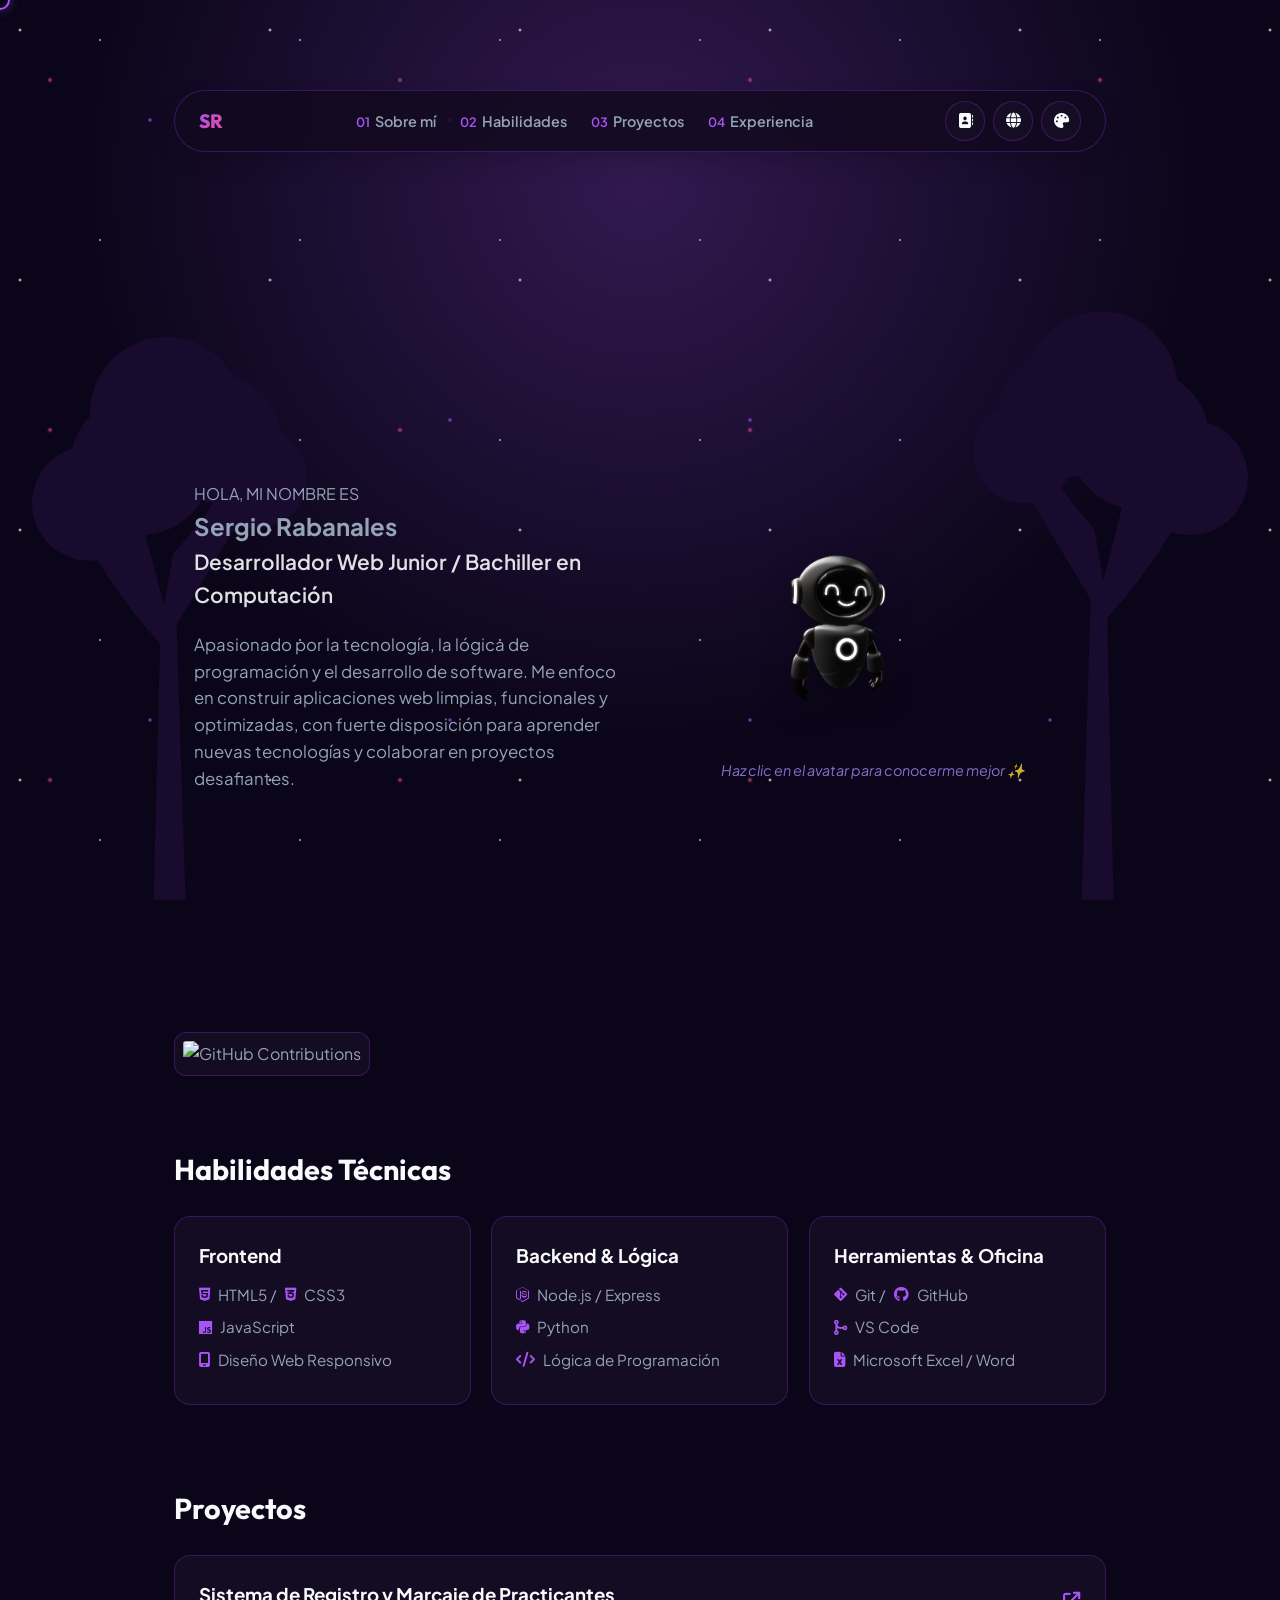
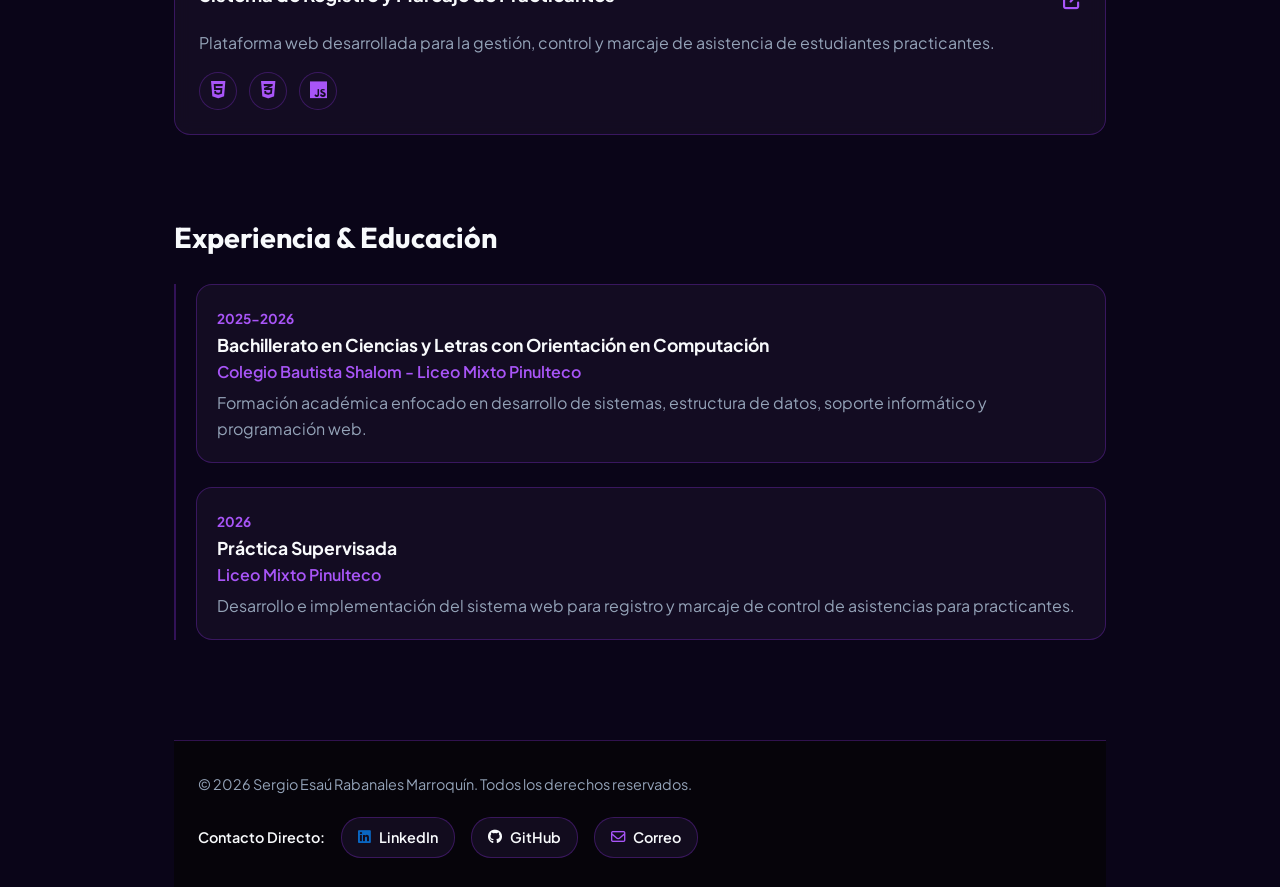
==== commit 3c9c897a: "Update template.html" ====
--- a/template.html
+++ b/template.html
@@ -9,10 +9,6 @@
     <!-- FontAwesome -->
     <link rel="stylesheet" href="https://cdnjs.cloudflare.com/ajax/libs/font-awesome/6.4.0/css/all.min.css" integrity="sha512-iecdLmaskl7CVkqkXNQ/ZH/XLlvWZOJyj7Yy7tcenmpD1ypASozpmT/E0iPtmFIB46ZmdtAc9eNBvH0H/ZpiBw==" crossorigin="anonymous" referrerpolicy="no-referrer" />
     <link rel="stylesheet" href="style.css">
-
-    <!-- Librería Three.js Local (Evita bloqueos de seguridad) -->
-    <script src="three.min.js"></script>
-    <script src="avatar.js"></script>
 </head>
 <body class="theme-purple">
 
@@ -119,7 +115,7 @@
         </nav>
 
         <main>
-            <!-- SECCIÓN HERO (TEXTO + AVATAR 3D) -->
+            <!-- SECCIÓN HERO (TEXTO + ROBOT FLOTANTE) -->
             <section class="hero-section" id="sobre-mi">
                 <!-- Columna de Texto -->
                 <div class="hero-content">
@@ -131,28 +127,12 @@
                     </p>
                 </div>
 
-                <!-- Columna del Avatar 3D -->
-                <div class="hero-avatar-container animate-fade-in reveal">
-                    <div class="interactive-avatar-3d" id="avatar3dContainer"></div>
-                    <span class="avatar-hint" data-i18n="avatarHint">Haz clic en el avatar para conocerme mejor ✨</span>
-                </div>
-            </section>
-
-            <!-- Tarjeta flotante de información del Avatar -->
-            <div id="avatarInfoCard" class="avatar-info-card">
-                <div class="card-content">
-                    <button id="closeInfoBtn" class="close-btn">&times;</button>
-                    <h3>Sergio Rabanales</h3>
-                    <p class="subtitle">Desarrollador Web Junior / Bachiller en Computación</p>
-                    <ul class="qualities-list">
-                        <li>⚡ Apasionado por la tecnología y la lógica</li>
-                        <li>💻 Enfoque en código limpio y optimizado</li>
-                        <li>🚀 Facilidad para aprender nuevas herramientas</li>
-                        <li>🎯 Proactivo y orientado a resolver problemas</li>
-                        <li>💻 Especializado en diseño (front)</li>
-                    </ul>
-                </div>
-            </div>
+                <!-- Columna del Robot Flotante -->
+                <div class="hero-avatar-container animate-fade-in reveal" style="text-align: center;">
+                    <img src="robot.png" alt="Robot Asistente" class="robot-flotante" style="max-width: 280px; height: auto;">
+                    <span class="avatar-hint" style="display: block; margin-top: 10px;" data-i18n="avatarHint">¡Bienvenido a mi portafolio digital! ✨</span>
+                </div>
+            </section>
 
             <!-- MINIATURA DE CONTRIBUCIONES DE GITHUB -->
             <div class="github-contrib-container" style="text-align: center; margin: 30px 0;">
--- a/style.css
+++ b/style.css
@@ -1693,3 +1693,21 @@
     border-radius: 16px;
     border: 1px solid rgba(157, 78, 221, 0.3);
 }
+@keyframes floatAnimation {
+  0% {
+    transform: translateY(0px);
+  }
+  50% {
+    transform: translateY(-15px); /* Sube 15 píxeles */
+  }
+  100% {
+    transform: translateY(0px);
+  }
+}
+
+.robot-flotante {
+  animation: floatAnimation 3s ease-in-out infinite;
+  max-width: 300px; /* Ajusta el tamaño según prefieras */
+  height: auto;
+  filter: drop-shadow(0 10px 15px rgba(0, 0, 0, 0.3));
+}
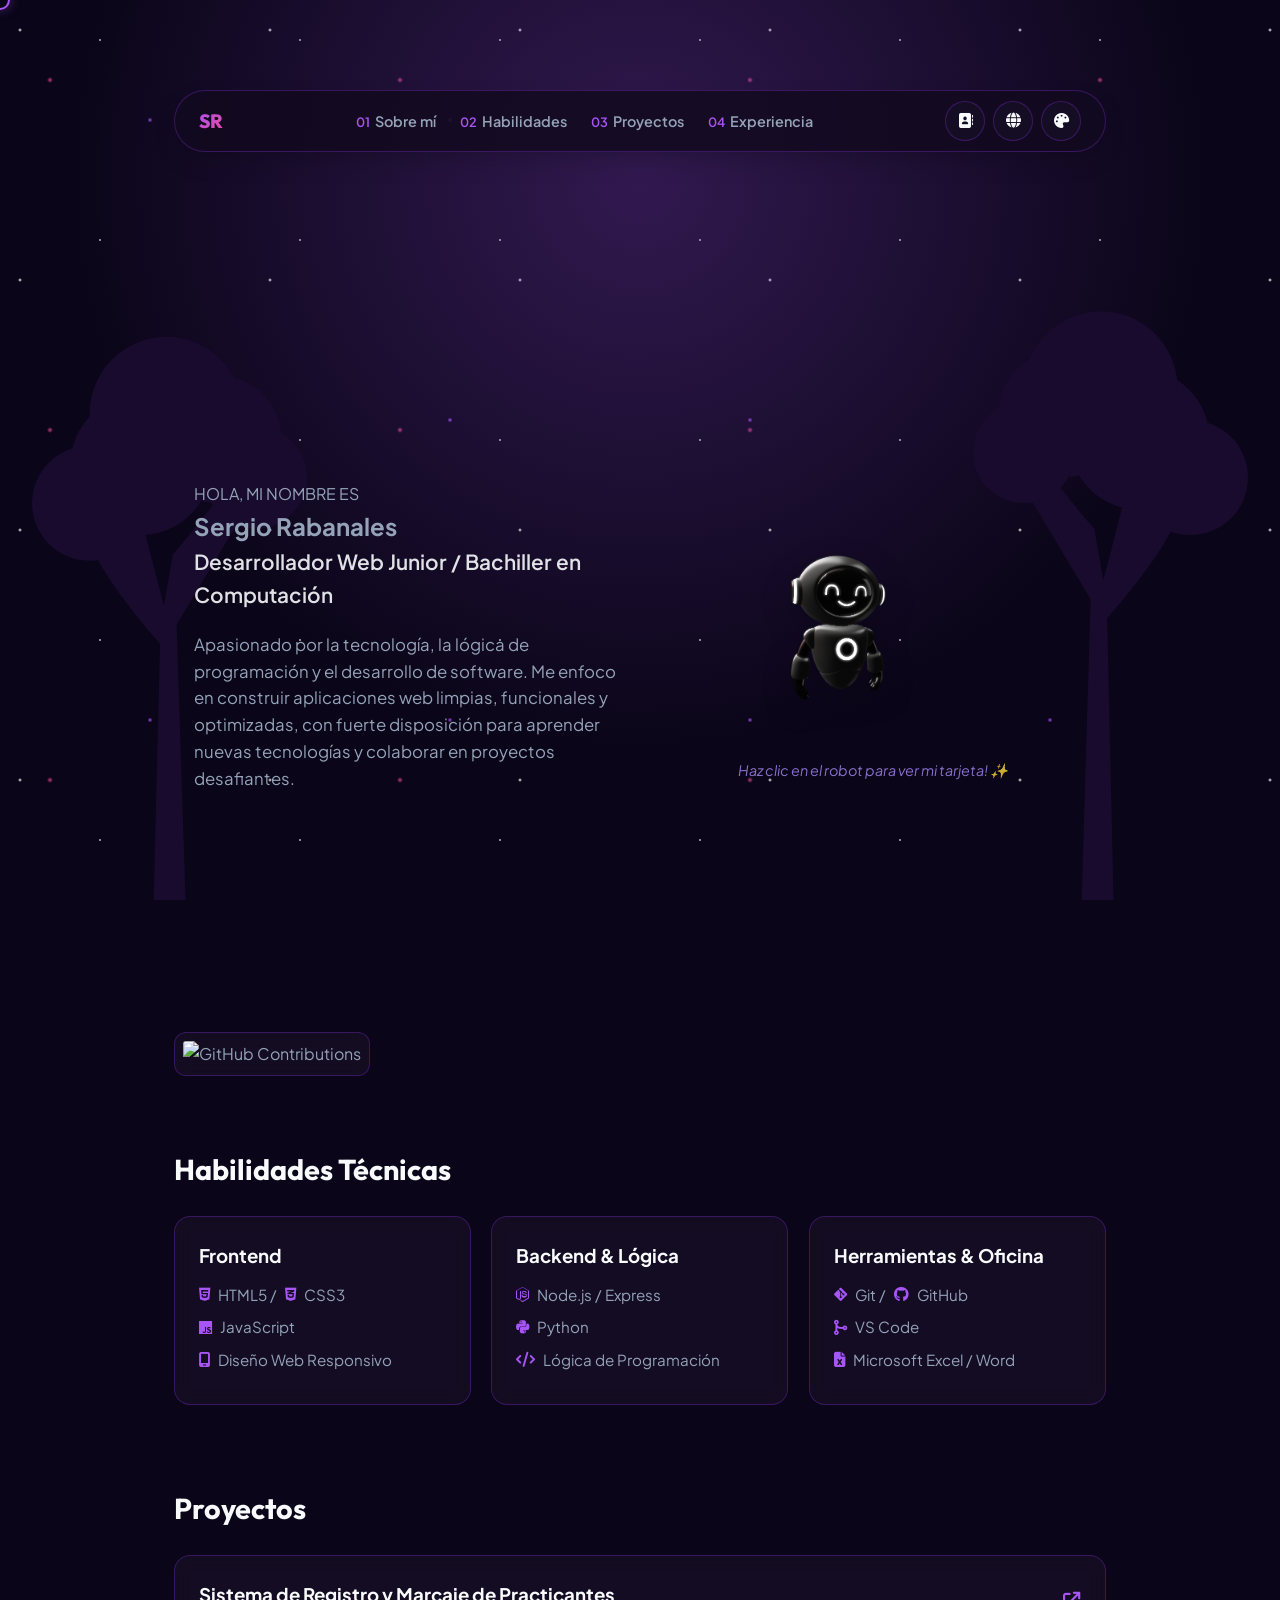
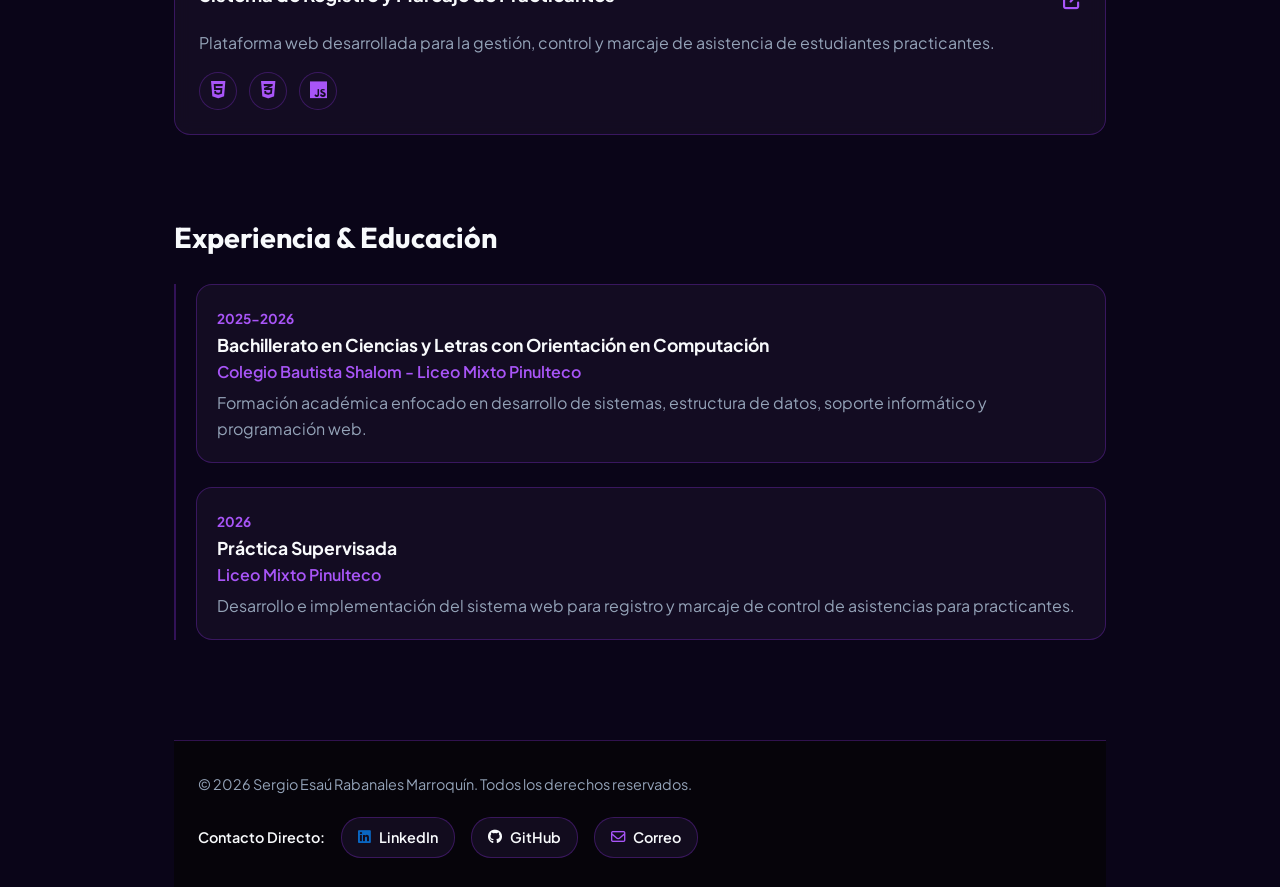
==== commit 34439c14: "Update template.html" ====
--- a/template.html
+++ b/template.html
@@ -4,6 +4,7 @@
     <meta charset="UTF-8">  
     <meta name="viewport" content="width=device-width, initial-scale=1.0">
     <title>Sergio Rabanales | Portafolio</title>
+    <meta name="description" content="Portafolio profesional de Sergio Esaú Rabanales Marroquín - Desarrollador Web Junior y Bachiller en Computación.">
     <link rel="icon" type="image/png" href="foto-perfil.png">
     
     <!-- FontAwesome -->
@@ -152,7 +153,7 @@
                         </ul>
                     </div>
                     <div class="skill-card hover-animate animate-fade-in reveal">
-                        <h3><span data-i18n="skillBackendTitle">Backend &amp; Lógica</span></h3> 
+                        <h3 data-i18n="skillBackendTitle">Backend &amp; Lógica</h3> 
                         <ul>
                             <li class="interactive-paragraph"><i class="fa-brands fa-node-js"></i> Node.js / Express</li>
                             <li class="interactive-paragraph"><i class="fa-brands fa-python"></i> Python</li>
@@ -160,7 +161,7 @@
                         </ul>
                     </div>
                     <div class="skill-card hover-animate animate-fade-in reveal">
-                        <h3><span data-i18n="skillToolsTitle">Herramientas &amp; Oficina</span></h3>
+                        <h3 data-i18n="skillToolsTitle">Herramientas &amp; Oficina</h3>
                         <ul>
                             <li class="interactive-paragraph"><i class="fa-brands fa-git-alt"></i> Git / <i class="fa-brands fa-github"></i> GitHub</li>
                             <li class="interactive-paragraph"><i class="fa-solid fa-code-merge"></i> VS Code</li>
--- a/style.css
+++ b/style.css
@@ -1709,5 +1709,5 @@
   animation: floatAnimation 3s ease-in-out infinite;
   max-width: 300px; /* Ajusta el tamaño según prefieras */
   height: auto;
-  filter: drop-shadow(0 10px 15px rgba(0, 0, 0, 0.3));
-}
+  filter: drop-shadow(0 10px 15px rgba(0, 0, 0, 0.2));
+}
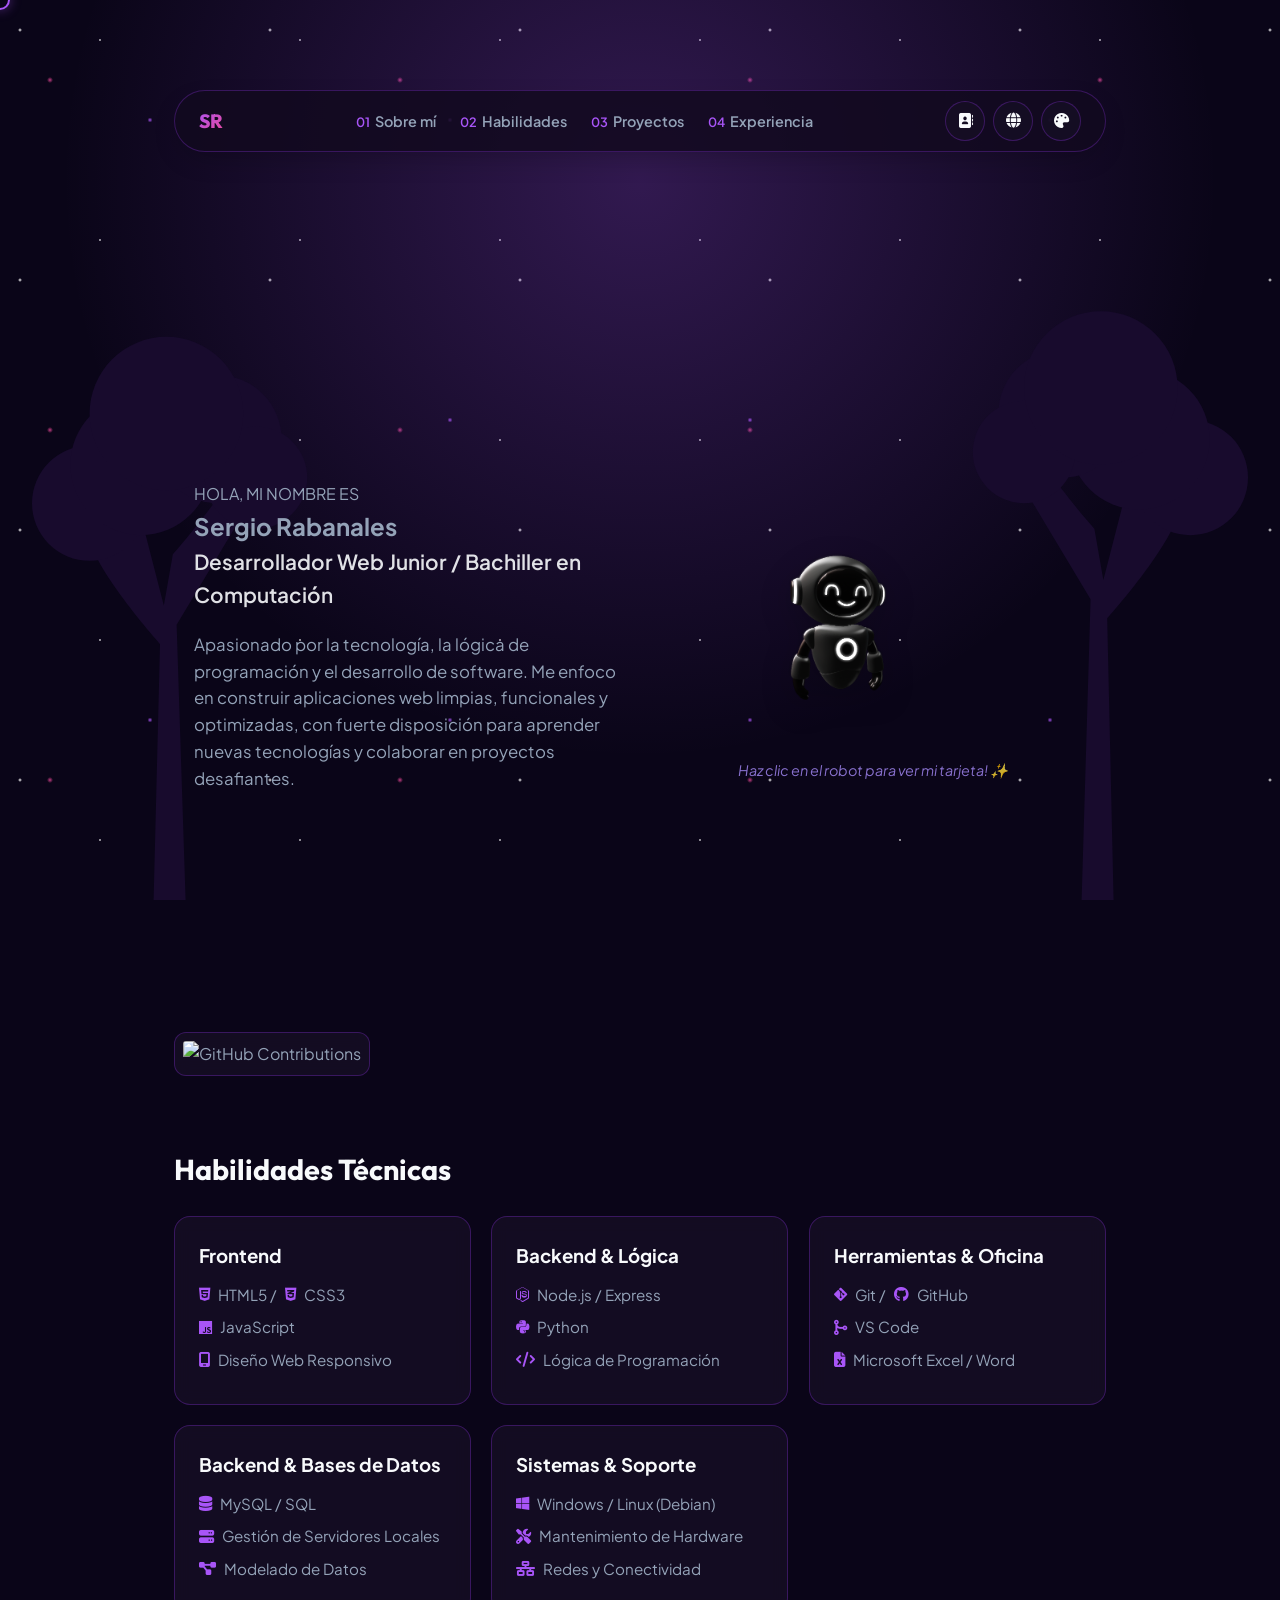
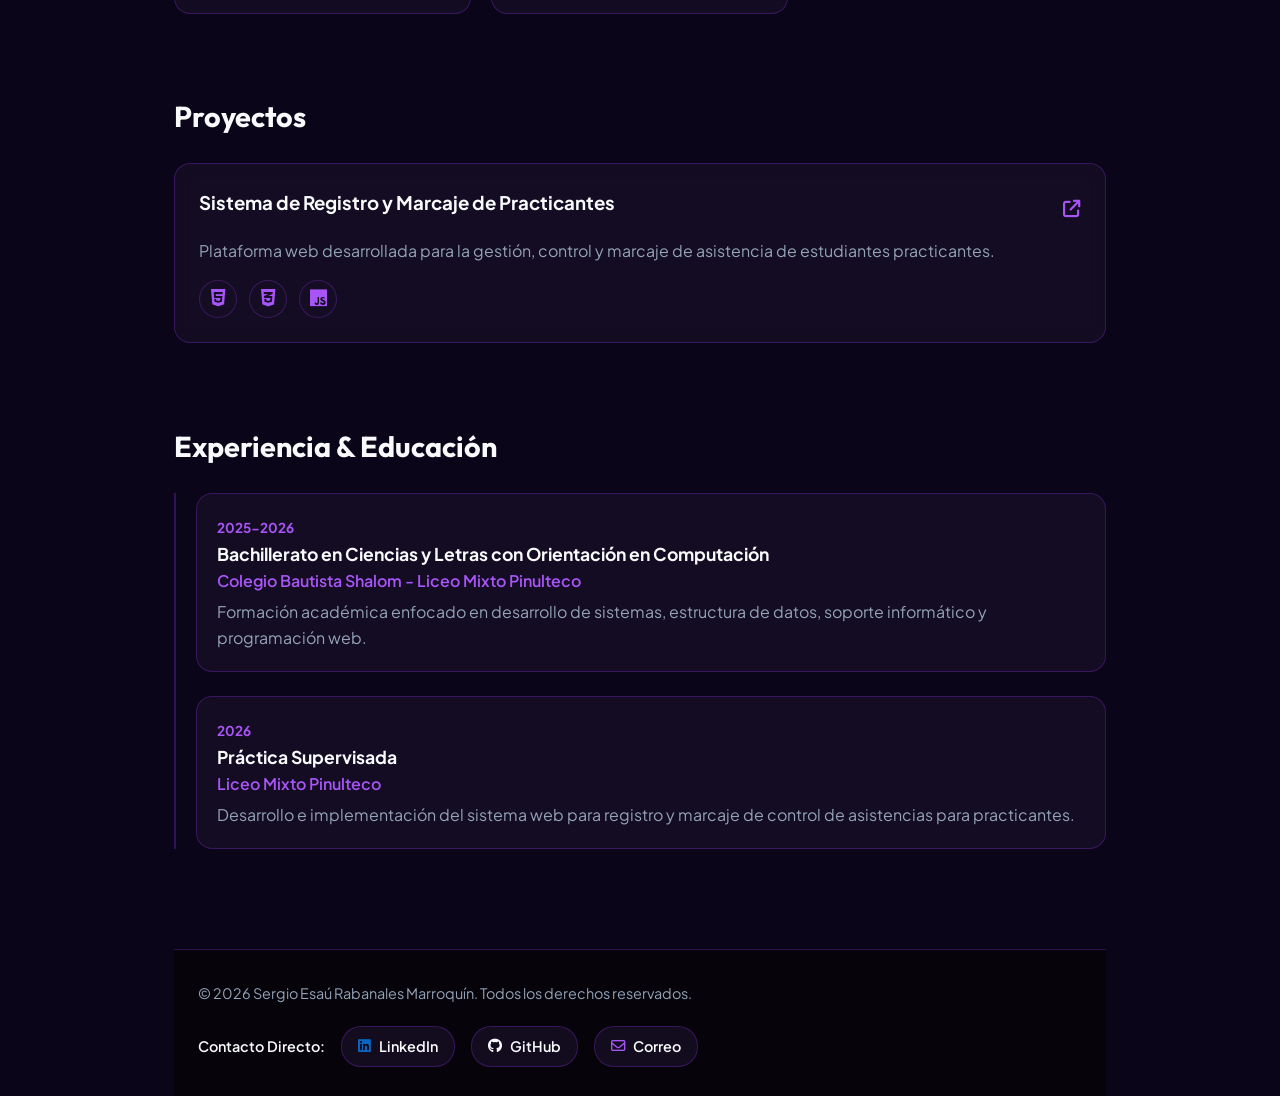
==== commit cec3e513: "Update template.html" ====
--- a/template.html
+++ b/template.html
@@ -144,6 +144,7 @@
             <section id="habilidades" class="section-block reveal">
                 <h2 class="section-title" data-i18n="skillsTitle">Habilidades Técnicas</h2>
                 <div class="skills-grid">
+                    <!-- Tarjeta 1: Frontend -->
                     <div class="skill-card hover-animate animate-fade-in reveal">
                         <h3 data-i18n="skillFrontendTitle">Frontend</h3>
                         <ul>
@@ -152,6 +153,8 @@
                             <li class="interactive-paragraph"><i class="fa-solid fa-mobile-screen"></i> <span data-i18n="skillResponsive">Diseño Web Responsivo</span></li>
                         </ul>
                     </div>
+
+                    <!-- Tarjeta 2: Backend & Lógica -->
                     <div class="skill-card hover-animate animate-fade-in reveal">
                         <h3 data-i18n="skillBackendTitle">Backend &amp; Lógica</h3> 
                         <ul>
@@ -160,12 +163,34 @@
                             <li class="interactive-paragraph"><i class="fa-solid fa-code"></i> <span data-i18n="skillLogic">Lógica de Programación</span></li>
                         </ul>
                     </div>
+
+                    <!-- Tarjeta 3: Herramientas & Oficina -->
                     <div class="skill-card hover-animate animate-fade-in reveal">
                         <h3 data-i18n="skillToolsTitle">Herramientas &amp; Oficina</h3>
                         <ul>
                             <li class="interactive-paragraph"><i class="fa-brands fa-git-alt"></i> Git / <i class="fa-brands fa-github"></i> GitHub</li>
                             <li class="interactive-paragraph"><i class="fa-solid fa-code-merge"></i> VS Code</li>
                             <li class="interactive-paragraph"><i class="fa-solid fa-file-excel"></i> Microsoft Excel / Word</li>
+                        </ul>
+                    </div>
+
+                    <!-- NUEVA TARJETA 4: Bases de Datos -->
+                    <div class="skill-card hover-animate animate-fade-in reveal">
+                        <h3 data-i18n="skillBackendDbTitle">Backend & Bases de Datos</h3>
+                        <ul>
+                            <li class="interactive-paragraph"><i class="fa-solid fa-database"></i> MySQL / SQL</li>
+                            <li class="interactive-paragraph"><i class="fa-solid fa-server"></i> Gestión de Servidores Locales</li>
+                            <li class="interactive-paragraph"><i class="fa-solid fa-diagram-project"></i> Modelado de Datos</li>
+                        </ul>
+                    </div>
+
+                    <!-- NUEVA TARJETA 5: Sistemas y Soporte -->
+                    <div class="skill-card hover-animate animate-fade-in reveal">
+                        <h3 data-i18n="skillSystemsTitle">Sistemas & Soporte</h3>
+                        <ul>
+                            <li class="interactive-paragraph"><i class="fa-brands fa-windows"></i> Windows / Linux (Debian)</li>
+                            <li class="interactive-paragraph"><i class="fa-solid fa-screwdriver-wrench"></i> Mantenimiento de Hardware</li>
+                            <li class="interactive-paragraph"><i class="fa-solid fa-network-wired"></i> Redes y Conectividad</li>
                         </ul>
                     </div>
                 </div>
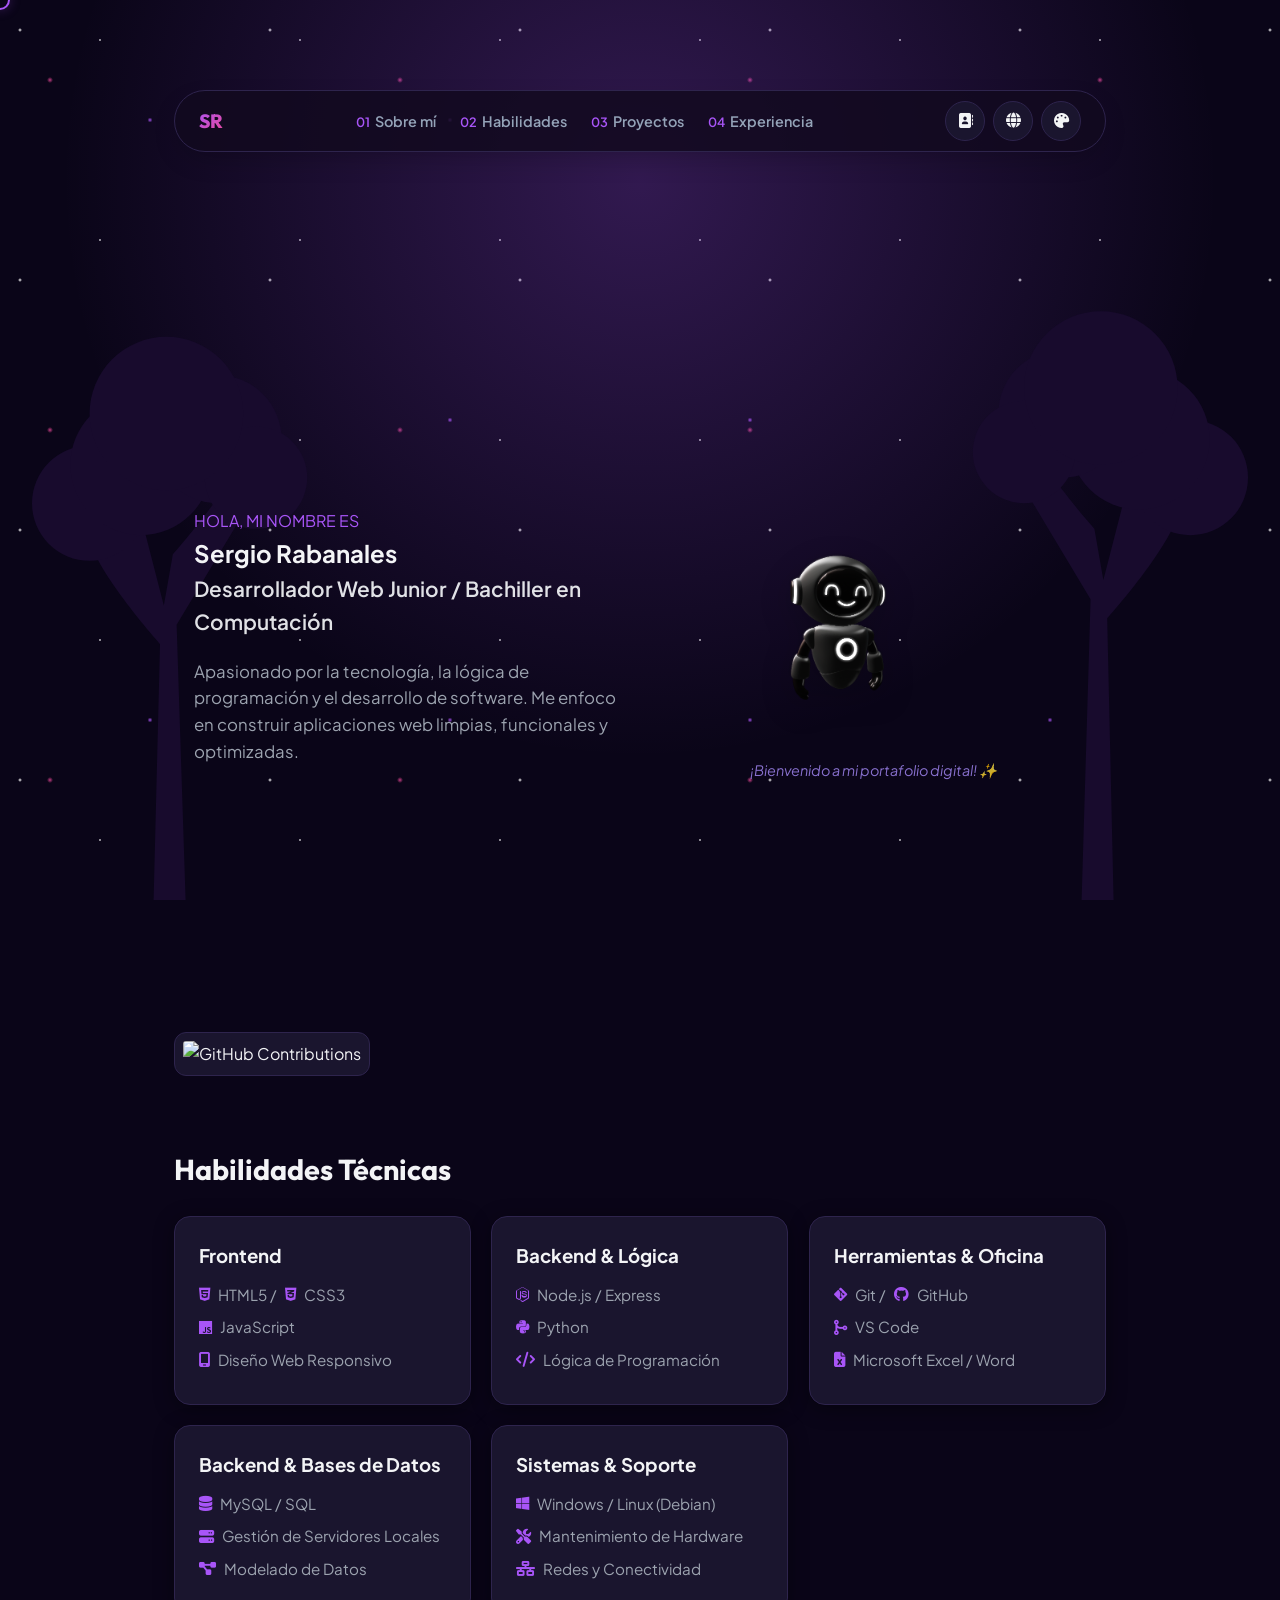
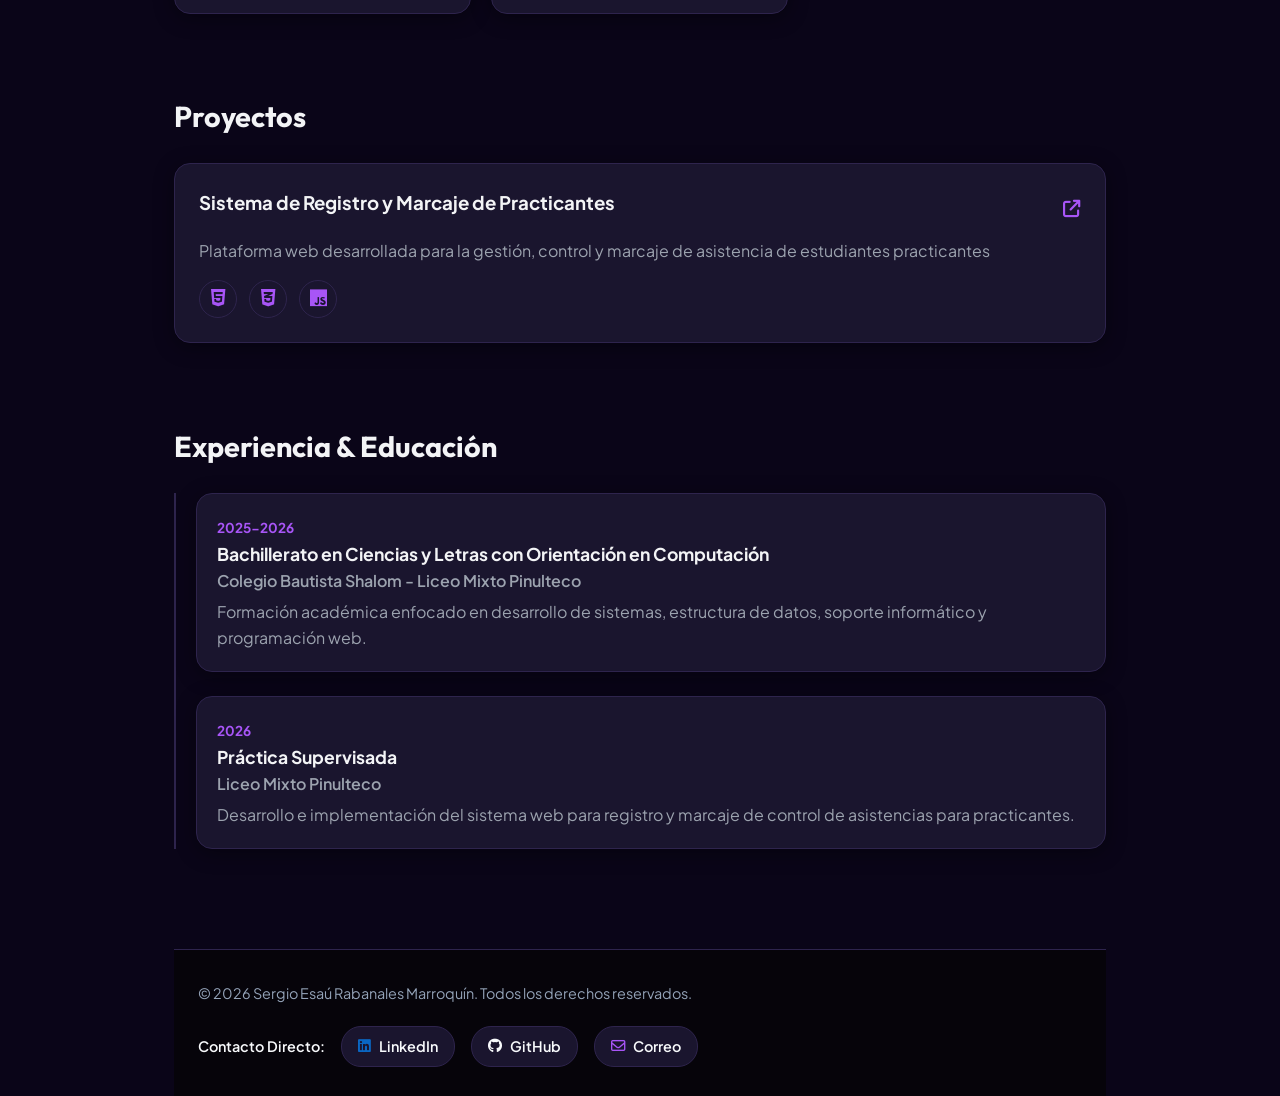
==== commit 5d5608a7: "Update template.html" ====
--- a/template.html
+++ b/template.html
@@ -128,9 +128,9 @@
                     </p>
                 </div>
 
-                <!-- Columna del Robot Flotante -->
+                <!-- Columna del Robot Flotante (Con id="robotClickable" y cursor pointer) -->
                 <div class="hero-avatar-container animate-fade-in reveal" style="text-align: center;">
-                    <img src="robot.png" alt="Robot Asistente" class="robot-flotante" style="max-width: 280px; height: auto;">
+                    <img src="robot.png" alt="Robot Asistente" id="robotClickable" class="robot-flotante" style="max-width: 280px; height: auto; cursor: pointer;">
                     <span class="avatar-hint" style="display: block; margin-top: 10px;" data-i18n="avatarHint">¡Bienvenido a mi portafolio digital! ✨</span>
                 </div>
             </section>
@@ -279,6 +279,62 @@
             </div>
         </div>
 
+        <!-- MODAL DE LA TARJETA DEL ROBOT (HABILIDADES) -->
+        <div class="contrib-modal-overlay" id="infoCardModal">
+            <div class="contrib-modal-content" style="max-width: 600px; width: 90%; max-height: 85vh; overflow-y: auto; padding: 30px; background-color: var(--card-bg); border: 1px solid var(--card-border); border-radius: 16px; box-shadow: 0 10px 30px var(--shadow-color);">
+                
+                <!-- Botón de Cierre -->
+                <button class="contrib-close-btn" id="closeInfoCard" aria-label="Cerrar tarjeta" style="background: transparent; border: none; color: var(--text-primary); font-size: 1.2rem; cursor: pointer; float: right;">
+                    <i class="fa-solid fa-xmark"></i>
+                </button>
+
+                <!-- Contenido de la Tarjeta con Habilidades -->
+                <div style="clear: both; margin-top: 10px; text-align: left;">
+                    <div style="text-align: center; margin-bottom: 20px;">
+                        <h3 style="color: var(--accent-color); margin-bottom: 5px; font-size: 1.5rem;">Sergio Rabanales</h3>
+                        <p style="color: var(--text-secondary); font-size: 0.95rem;">Resumen de Habilidades Técnicas</p>
+                    </div>
+
+                    <!-- Contenedor de Categorías de Habilidades -->
+                    <div style="display: grid; grid-template-columns: repeat(auto-fit, minmax(240px, 1fr)); gap: 15px;">
+                        
+                        <!-- Frontend -->
+                        <div style="background-color: var(--bg-color); border: 1px solid var(--card-border); padding: 15px; border-radius: 12px;">
+                            <h4 style="color: var(--accent-color); margin-bottom: 8px; font-size: 1.1rem; display: flex; align-items: center; gap: 8px;">
+                                <i class="fa-solid fa-code"></i> Frontend
+                            </h4>
+                            <p style="color: var(--text-secondary); font-size: 0.9rem; margin: 0;">HTML5, CSS3, JavaScript (ES6+), Diseño Web Responsivo, GitHub Pages.</p>
+                        </div>
+
+                        <!-- Backend & Bases de Datos -->
+                        <div style="background-color: var(--bg-color); border: 1px solid var(--card-border); padding: 15px; border-radius: 12px;">
+                            <h4 style="color: var(--accent-color); margin-bottom: 8px; font-size: 1.1rem; display: flex; align-items: center; gap: 8px;">
+                                <i class="fa-solid fa-server"></i> Backend & BD
+                            </h4>
+                            <p style="color: var(--text-secondary); font-size: 0.9rem; margin: 0;">Lógica de Programación, Gestión y consulta de Bases de Datos (MySQL).</p>
+                        </div>
+
+                        <!-- Sistemas & Soporte -->
+                        <div style="background-color: var(--bg-color); border: 1px solid var(--card-border); padding: 15px; border-radius: 12px;">
+                            <h4 style="color: var(--accent-color); margin-bottom: 8px; font-size: 1.1rem; display: flex; align-items: center; gap: 8px;">
+                                <i class="fa-solid fa-laptop-code"></i> Sistemas & Soporte
+                            </h4>
+                            <p style="color: var(--text-secondary); font-size: 0.9rem; margin: 0;">Soporte técnico de hardware y software, sistemas operativos (Windows / Linux Debian).</p>
+                        </div>
+
+                        <!-- Herramientas & Oficina -->
+                        <div style="background-color: var(--bg-color); border: 1px solid var(--card-border); padding: 15px; border-radius: 12px;">
+                            <h4 style="color: var(--accent-color); margin-bottom: 8px; font-size: 1.1rem; display: flex; align-items: center; gap: 8px;">
+                                <i class="fa-solid fa-toolbox"></i> Herramientas
+                            </h4>
+                            <p style="color: var(--text-secondary); font-size: 0.9rem; margin: 0;">Git, GitHub, VS Code, Microsoft Office / Herramientas de Productividad.</p>
+                        </div>
+
+                    </div>
+                </div>
+            </div>
+        </div>
+
     </div>
 
     <script src="script.js"></script>
--- a/style.css
+++ b/style.css
@@ -1711,3 +1711,132 @@
   height: auto;
   filter: drop-shadow(0 10px 15px rgba(0, 0, 0, 0.2));
 }
+/* =========================================
+   1. DEFINICIÓN DE VARIABLES POR TEMA
+   ========================================= */
+
+/* Tema Por Defecto / Oscuro Morado (.theme-purple) */
+body.theme-purple {
+    --bg-color: #0f0c1b;
+    --card-bg: #1a152e;
+    --card-border: #2e244d;
+    --text-primary: #f3f4f6;
+    --text-secondary: #9ca3af;
+    --accent-color: #a855f7; /* Morado principal */
+    --accent-hover: #c084fc;
+    --accent-glow: rgba(168, 85, 247, 0.25);
+    --dropdown-bg: #161225;
+    --shadow-color: rgba(0, 0, 0, 0.4);
+}
+
+/* Tema Azul Pro (.theme-blue) */
+body.theme-blue {
+    --bg-color: #0b1329;
+    --card-bg: #131e3a;
+    --card-border: #1e3a6e;
+    --text-primary: #f0f6fc;
+    --text-secondary: #8b949e;
+    --accent-color: #3b82f6; /* Azul principal */
+    --accent-hover: #60a5fa;
+    --accent-glow: rgba(59, 130, 246, 0.25);
+    --dropdown-bg: #0f172a;
+    --shadow-color: rgba(0, 0, 0, 0.5);
+}
+
+/* Tema Claro (.theme-light) */
+body.theme-light {
+    --bg-color: #f8fafc;
+    --card-bg: #ffffff;
+    --card-border: #e2e8f0;
+    --text-primary: #1e293b;
+    --text-secondary: #64748b;
+    --accent-color: #8b5cf6; /* Morado claro / Violeta */
+    --accent-hover: #7c3aed;
+    --accent-glow: rgba(139, 92, 246, 0.15);
+    --dropdown-bg: #ffffff;
+    --shadow-color: rgba(0, 0, 0, 0.08);
+}
+
+
+/* =========================================
+   2. APLICACIÓN DE VARIABLES A LOS ELEMENTOS
+   ========================================= */
+
+body {
+    background-color: var(--bg-color);
+    color: var(--text-primary);
+    transition: background-color 0.3s ease, color 0.3s ease;
+}
+
+/* Tarjetas de Habilidades, Experiencia y Proyectos */
+.skill-card, 
+.timeline-item, 
+.project-card {
+    background-color: var(--card-bg);
+    border: 1px solid var(--card-border);
+    color: var(--text-primary);
+    box-shadow: 0 4px 20px var(--shadow-color);
+    transition: transform 0.3s ease, border-color 0.3s ease, background-color 0.3s ease;
+}
+
+.skill-card:hover, 
+.timeline-item:hover, 
+.project-card:hover {
+    border-color: var(--accent-color);
+    box-shadow: 0 8px 25px var(--accent-glow);
+}
+
+/* Títulos y textos descriptivos */
+.section-title, 
+.hero-title-main, 
+.skill-card h3, 
+.timeline-item h3, 
+.project-header h3 {
+    color: var(--text-primary);
+}
+
+.hero-description, 
+.timeline-item p, 
+.project-card p,
+.skill-card ul li {
+    color: var(--text-secondary);
+}
+
+/* Enlaces y acentos dinámicos */
+.hero-greeting, 
+.logo span, 
+.date {
+    color: var(--accent-color);
+}
+
+/* Menús Desplegables (Temas, Idiomas, Contactos) */
+.contact-dropdown, 
+.lang-dropdown, 
+.theme-dropdown {
+    background-color: var(--dropdown-bg);
+    border: 1px solid var(--card-border);
+    box-shadow: 0 10px 30px var(--shadow-color);
+}
+
+/* Botones de control flotantes (Navbar) */
+.contact-toggle-btn, 
+.lang-toggle-btn, 
+.theme-toggle-btn {
+    background-color: var(--card-bg);
+    border: 1px solid var(--card-border);
+    color: var(--text-primary);
+}
+
+.contact-toggle-btn:hover, 
+.lang-toggle-btn:hover, 
+.theme-toggle-btn:hover {
+    border-color: var(--accent-color);
+    color: var(--accent-color);
+}
+
+/* Tarjetas de selección de tema activas */
+.theme-card.active, 
+.lang-card.active {
+    border-color: var(--accent-color);
+    background-color: var(--accent-glow);
+}
